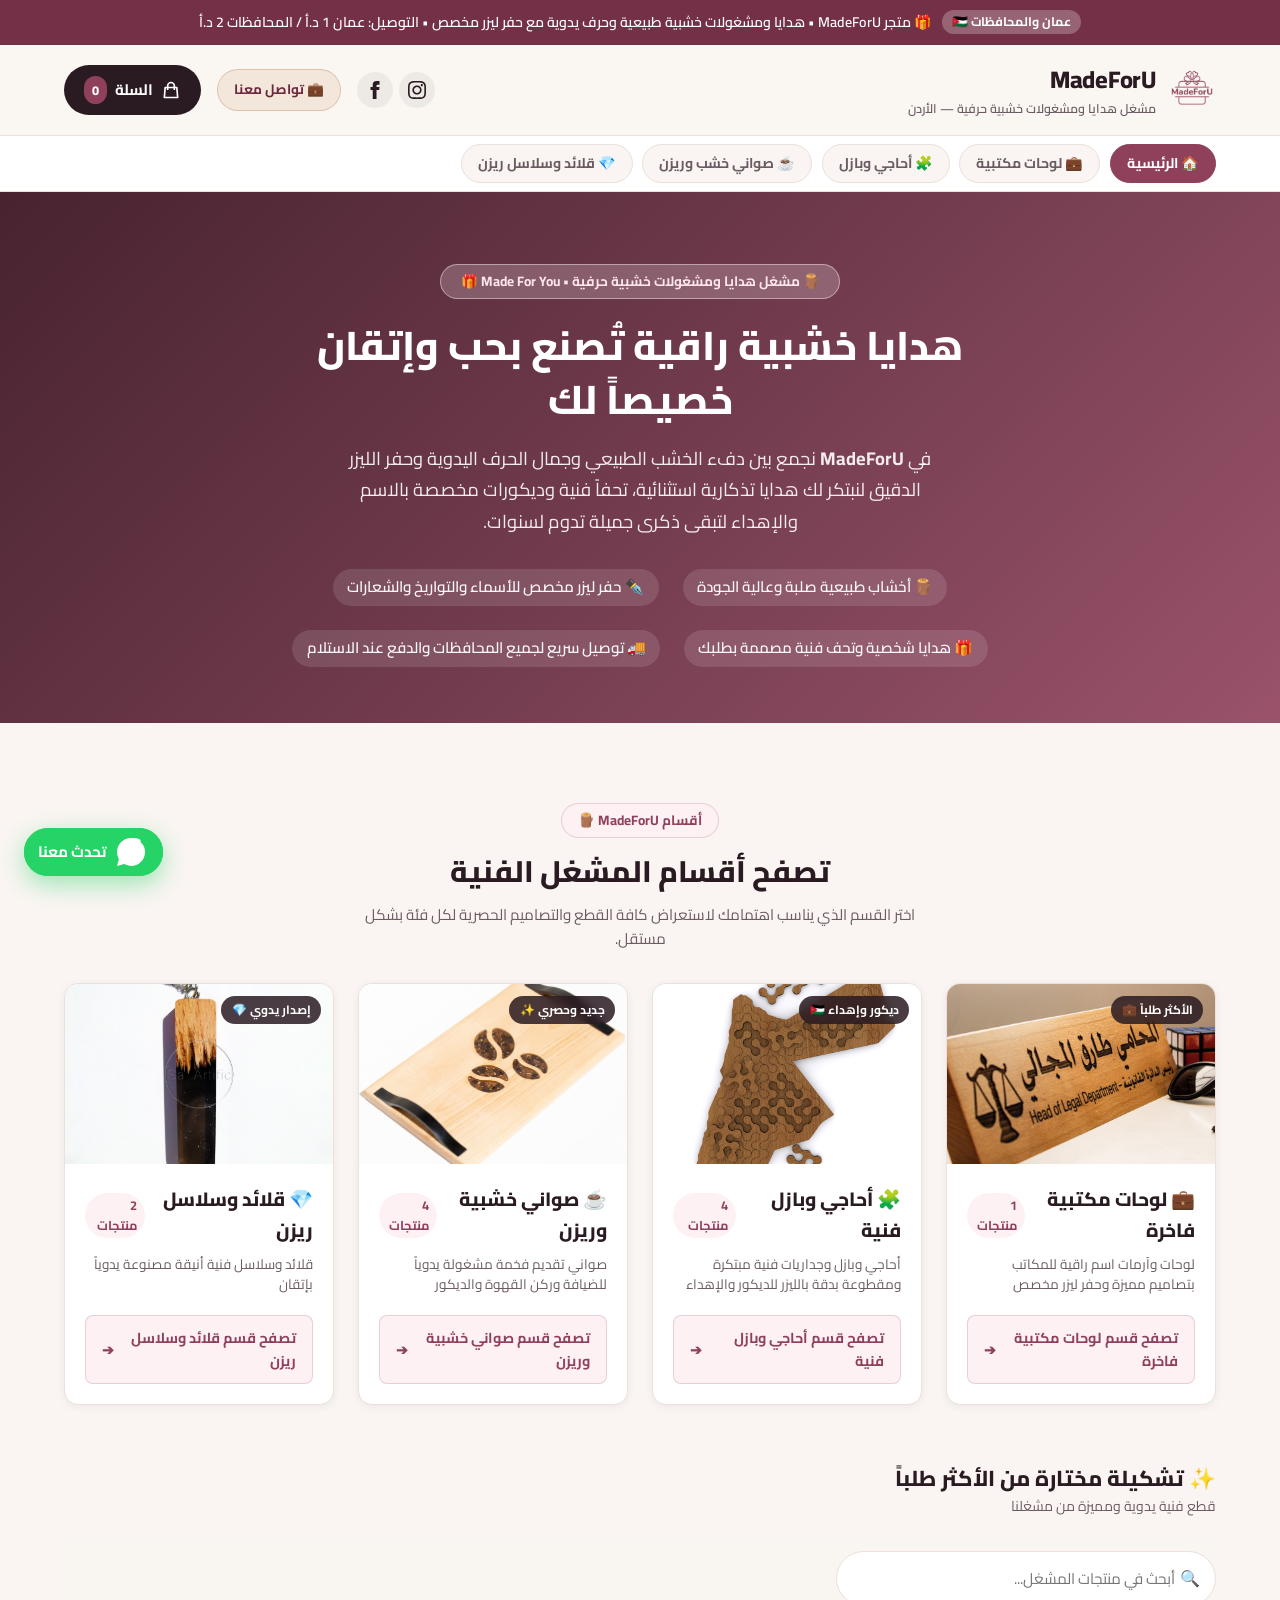
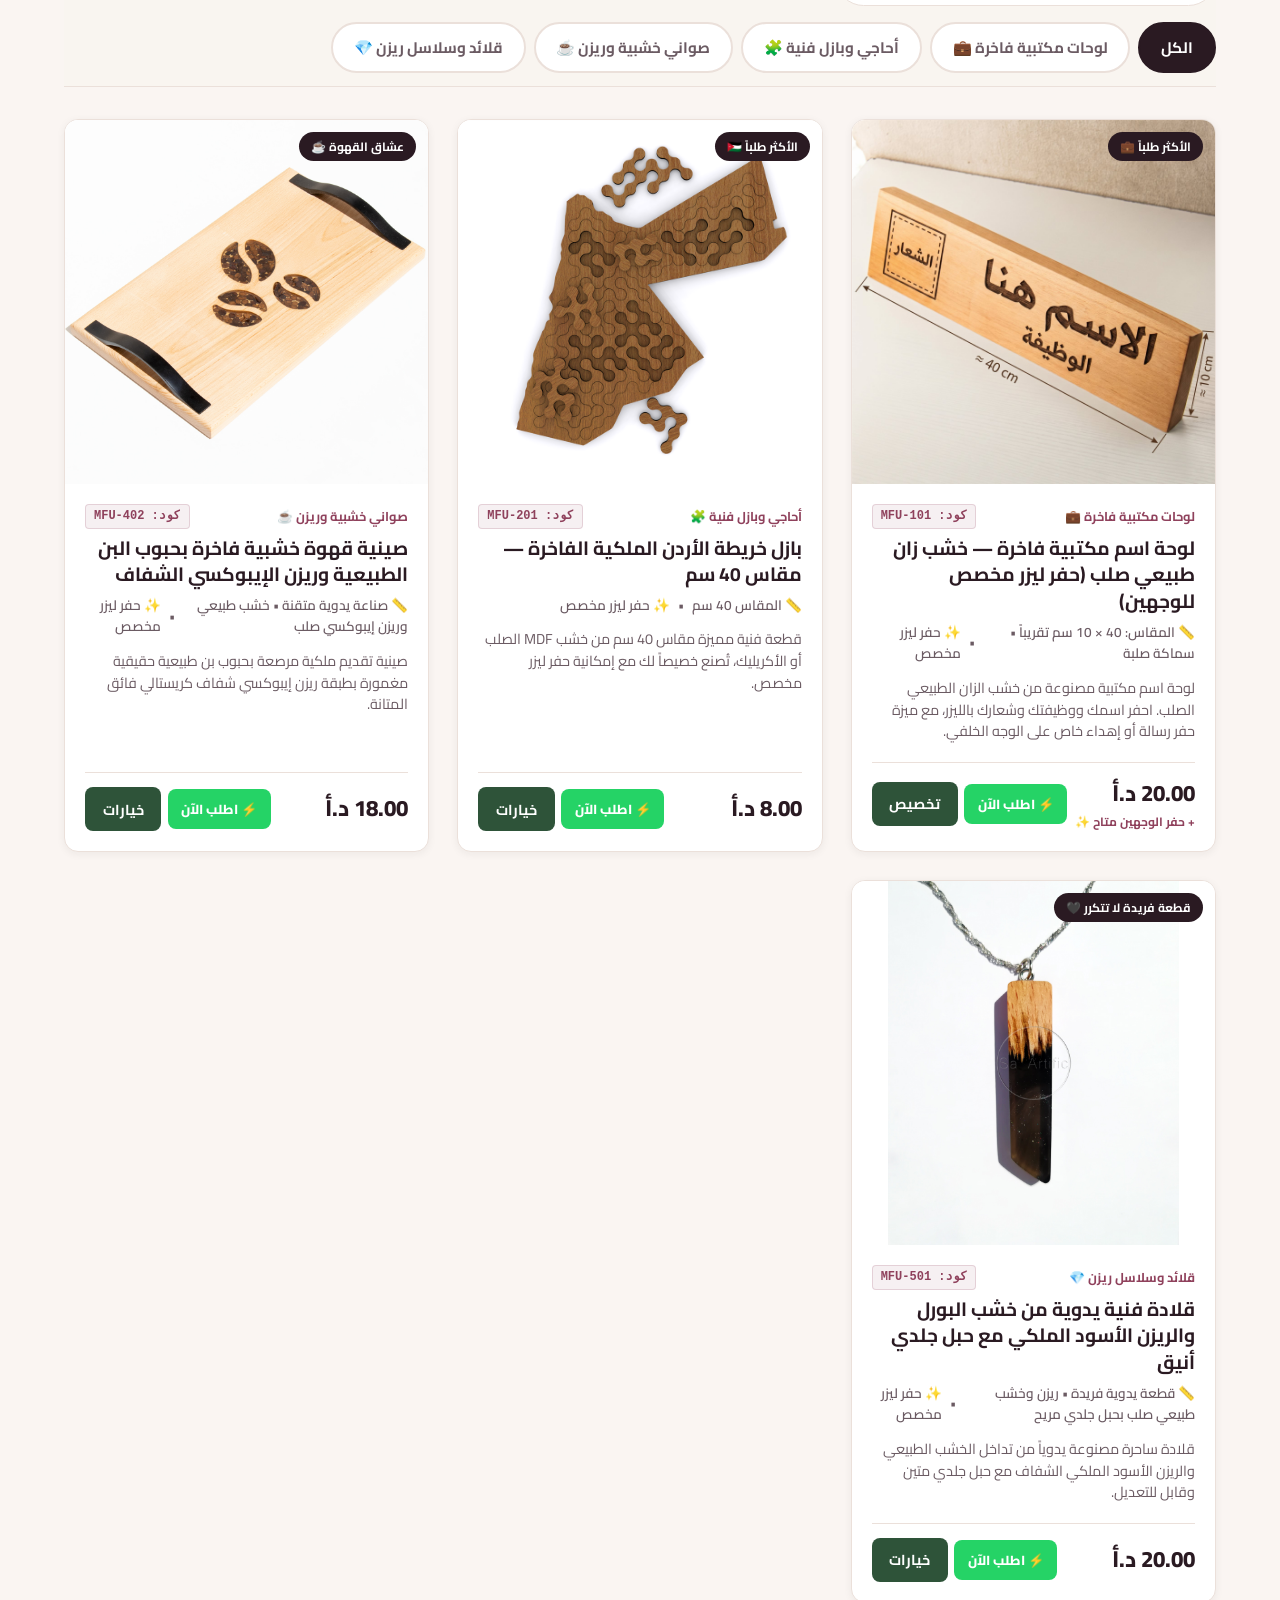
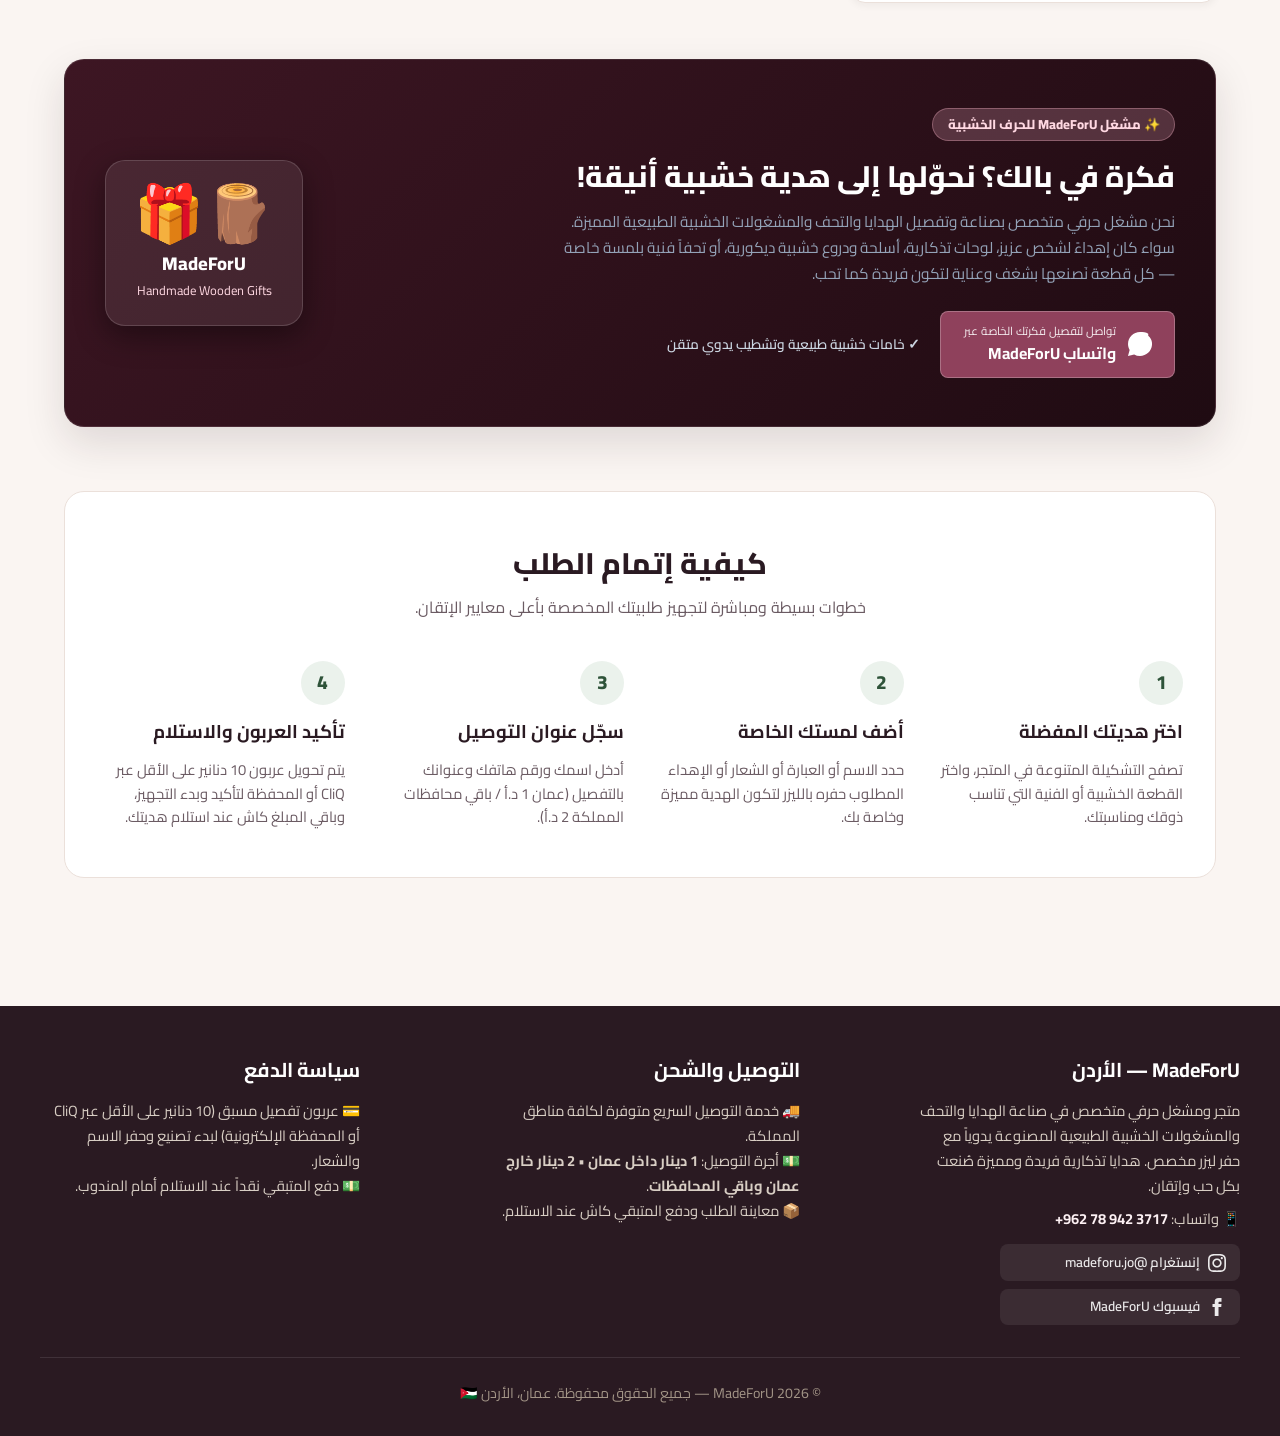
==== index.html @ 93822cad "Generalize category hero descriptions, combine desk plate engraving into single responsive box with " ====
<!DOCTYPE html>
<html lang="ar" dir="rtl">
<head>
  <meta charset="UTF-8">
  <meta name="viewport" content="width=device-width, initial-scale=1.0">
  <title>MadeForU | متجر هدايا ومشغولات خشبية حرفية مع حفر ليزر مخصص — الأردن</title>
  <meta name="description" content="متجر ومشغل MadeForU الأردن 🇯🇴 هدايا ومشغولات خشبية طبيعية مصنوعة يدوياً بحب وإتقان، مع حفر ليزر مخصص للأسماء والعبارات والإهداءات. توصيل لكافة المحافظات والدفع عند الاستلام.">

  <!-- Favicon -->
  <link rel="icon" type="image/png" href="favicon.png">
  <link rel="apple-touch-icon" href="favicon.png">

  <!-- Open Graph (WhatsApp, Facebook, LinkedIn) -->
  <meta property="og:type" content="website">
  <meta property="og:url" content="https://madeforu-jo.github.io/">
  <meta property="og:title" content="MadeForU | هدايا ومشغولات خشبية حرفية تُصنع خصيصاً لك — الأردن">
  <meta property="og:description" content="متجر ومشغل MadeForU الأردن 🇯🇴 هدايا ومشغولات خشبية طبيعية مصنوعة يدوياً، حفر ليزر مخصص للأسماء والإهداءات، وتوصيل سريع لكافة المحافظات.">
  <meta property="og:image" content="https://madeforu-jo.github.io/images/DeskPlate/deskplate2.jpg">
  <meta property="og:image:width" content="1200">
  <meta property="og:image:height" content="630">
  <meta property="og:locale" content="ar_JO">
  <meta property="og:site_name" content="MadeForU">

  <!-- Twitter Card -->
  <meta name="twitter:card" content="summary_large_image">
  <meta name="twitter:title" content="MadeForU | هدايا ومشغولات خشبية حرفية تُصنع خصيصاً لك — الأردن">
  <meta name="twitter:description" content="متجر ومشغل MadeForU الأردن 🇯🇴 هدايا ومشغولات خشبية طبيعية مصنوعة يدوياً، حفر ليزر مخصص للأسماء والإهداءات.">
  <meta name="twitter:image" content="https://madeforu-jo.github.io/images/DeskPlate/deskplate2.jpg">

  <link rel="stylesheet" href="styles.css?v=38">
</head>
<body>

  <!-- شريط الإعلان العلوي -->
  <div class="top-banner">
    <span class="tag">عمان والمحافظات 🇯🇴</span>
    <span>🎁 متجر MadeForU • هدايا ومشغولات خشبية طبيعية وحرف يدوية مع حفر ليزر مخصص • التوصيل: عمان 1 د.أ / المحافظات 2 د.أ</span>
  </div>

  <!-- الترويسة وشعار المتجر -->
  <header class="header">
    <div class="header-container">
      <a href="#" class="brand">
        <img src="images/MadeForU Logo Trans.png" alt="MadeForU Logo" class="brand-logo" onerror="this.style.display='none'; document.getElementById('fallbackIcon').style.display='flex';" style="height: 48px; width: 48px; object-fit: contain;">
        <div class="brand-icon" id="fallbackIcon" style="display: none;">🎁</div>
        <div>
          <div class="brand-title">MadeForU</div>
          <div class="brand-sub">مشغل هدايا ومشغولات خشبية حرفية — الأردن</div>
        </div>
      </a>

      <div class="header-actions">
        <!-- روابط السوشال ميديا -->
        <div class="header-social-links">
          <a href="https://www.instagram.com/madeforu.jo/" target="_blank" rel="noopener" class="header-social-icon instagram" title="إنستغرام @madeforu.jo" aria-label="Instagram">
            <svg width="18" height="18" viewBox="0 0 24 24" fill="currentColor">
              <path d="M12 2.163c3.204 0 3.584.012 4.85.07 3.252.148 4.771 1.691 4.919 4.919.058 1.265.069 1.645.069 4.849 0 3.205-.012 3.584-.069 4.849-.149 3.225-1.664 4.771-4.919 4.919-1.266.058-1.644.07-4.85.07-3.204 0-3.584-.012-4.849-.07-3.26-.149-4.771-1.699-4.919-4.92-.058-1.265-.07-1.644-.07-4.849 0-3.204.013-3.583.07-4.849.149-3.227 1.664-4.771 4.919-4.919 1.266-.057 1.645-.069 4.849-.069zm0-2.163c-3.259 0-3.667.014-4.947.072-4.358.2-6.78 2.618-6.98 6.98-.059 1.281-.073 1.689-.073 4.948 0 3.259.014 3.668.072 4.948.2 4.358 2.618 6.78 6.98 6.98 1.281.058 1.689.072 4.948.072 3.259 0 3.668-.014 4.948-.072 4.354-.2 6.782-2.618 6.979-6.98.059-1.28.073-1.689.073-4.948 0-3.259-.014-3.667-.072-4.947-.196-4.354-2.617-6.78-6.979-6.98-1.281-.059-1.69-.073-4.949-.073zm0 5.838c-3.403 0-6.162 2.759-6.162 6.162s2.759 6.163 6.162 6.163 6.162-2.759 6.162-6.163c0-3.403-2.759-6.162-6.162-6.162zm0 10.162c-2.209 0-4-1.79-4-4 0-2.209 1.791-4 4-4s4 1.791 4 4c0 2.21-1.791 4-4 4zm6.406-11.845c-.796 0-1.441.645-1.441 1.44s.645 1.44 1.441 1.44c.795 0 1.439-.645 1.439-1.44s-.644-1.44-1.439-1.44z"/>
            </svg>
          </a>
          <a href="https://www.facebook.com/madeforu.jo1" target="_blank" rel="noopener" class="header-social-icon facebook" title="فيسبوك MadeForU" aria-label="Facebook">
            <svg width="18" height="18" viewBox="0 0 24 24" fill="currentColor">
              <path d="M9 8H6v4h3v12h5V12h3.642L18 8h-4V6.333C14 5.374 14.5 5 15.688 5H18V0h-3.808C10.597 0 9 1.583 9 4.615V8z"/>
            </svg>
          </a>
        </div>

        <!-- زر التواصل المباشر بالواتساب -->
        <a href="https://wa.me/962789423717?text=%D9%85%D8%B1%D8%AD%D8%A8%D8%A7%D9%8B%20MadeForU%D8%8C%20%D8%A3%D9%88%D8%AF%20%D8%A7%D9%84%D8%A7%D8%B3%D8%AA%D9%81%D8%B3%D8%A7%D8%B1%20%D8%B9%D9%86%20%D8%AA%D9%81%D8%B5%D9%8A%D9%84%20%D9%84%D9%88%D8%AD%D8%A9%20%D8%A7%D8%B3%D9%85%20%D9%85%D9%83%D8%AA%D8%A8%D9%8A%D8%A9" target="_blank" rel="noopener" class="custom-bulk-header-btn" title="تواصل عبر الواتساب">
          <span>💼 تواصل معنا</span>
        </a>

        <button id="openCartBtn" class="cart-btn" aria-label="عرض سلة المشتريات">
          <svg width="20" height="20" fill="none" stroke="currentColor" viewBox="0 0 24 24">
            <path stroke-linecap="round" stroke-linejoin="round" stroke-width="2" d="M16 11V7a4 4 0 00-8 0v4M5 9h14l1 12H4L5 9z" />
          </svg>
          <span>السلة</span>
          <span id="cartCount" class="cart-count">0</span>
        </button>
      </div>
    </div>
  </header>

    <!-- شريط روابط الأقسام السريعة -->
  <nav class="nav-cat-bar" aria-label="أقسام المتجر">
    <div class="nav-cat-container">
      <a href="index.html" class="nav-cat-link active">🏠 الرئيسية</a>
      <a href="desk-plates.html" class="nav-cat-link ">💼 لوحات مكتبية</a>
      <a href="puzzles.html" class="nav-cat-link ">🧩 أحاجي وبازل</a>
      <a href="trays.html" class="nav-cat-link ">☕ صواني خشب وريزن</a>
      <a href="pendants.html" class="nav-cat-link ">💎 قلائد وسلاسل ريزن</a>
    </div>
  </nav>

  <!-- القسم الترحيبي (Hero) -->
  <section class="hero">
    <div class="hero-content">
      <span class="hero-badge">🪵 مشغل هدايا ومشغولات خشبية حرفية • Made For You 🎁</span>
      <h1>هدايا خشبية راقية تُصنع بحب وإتقان خصيصاً لك</h1>
      <p>في <strong>MadeForU</strong> نجمع بين دفء الخشب الطبيعي وجمال الحرف اليدوية وحفر الليزر الدقيق لنبتكر لك هدايا تذكارية استثنائية، تحفاً فنية وديكورات مخصصة بالاسم والإهداء لتبقى ذكرى جميلة تدوم لسنوات.</p>
      <div class="hero-features">
        <div class="hero-feat-item">🪵 أخشاب طبيعية صلبة وعالية الجودة</div>
        <div class="hero-feat-item">✒️ حفر ليزر مخصص للأسماء والتواريخ والشعارات</div>
        <div class="hero-feat-item">🎁 هدايا شخصية وتحف فنية مصممة بطلبك</div>
        <div class="hero-feat-item">🚚 توصيل سريع لجميع المحافظات والدفع عند الاستلام</div>
      </div>
    </div>
  </section>

  <!-- القسم الرئيسي للمنتجات -->
  <main class="main-container">

    <!-- قسم بطاقات الأقسام الرئيسية في المشغل -->
    <section class="categories-showcase-section">
      <div class="section-header-wrap">
        <span class="section-badge-pill">أقسام MadeForU 🪵</span>
        <h2>تصفح أقسام المشغل الفنية</h2>
        <p>اختر القسم الذي يناسب اهتمامك لاستعراض كافة القطع والتصاميم الحصرية لكل فئة بشكل مستقل.</p>
      </div>
      <div class="categories-showcase-grid" id="categoriesShowcaseGrid">
        <!-- يتم تحميل بطاقات الأقسام ديناميكياً -->
      </div>
    </section>

    <!-- شريط المنتجات المختارة -->
    <div class="section-header-wrap" style="margin-bottom: 1.25rem; text-align: right;">
      <h3 style="font-size: 1.35rem; font-weight: 800; color: var(--wood-dark);">✨ تشكيلة مختارة من الأكثر طلباً</h3>
      <p style="font-size: 0.88rem; color: var(--text-secondary); margin: 0;">قطع فنية يدوية ومميزة من مشغلنا</p>
    </div>

    <!-- شريط البحث والفلترة -->
    <div class="toolbar">
      <div class="search-box">
        <span class="search-icon">🔍</span>
        <input type="text" id="searchInput" placeholder="أبحث في منتجات المشغل..." aria-label="أبحث في المنتجات">
      </div>
      <div class="category-pills" id="categoryContainer">
        <!-- يتم توليد الفئات تلقائياً عبر جافاسكريبت -->
      </div>
    </div>

    <!-- شبكة المنتجات -->
    <div class="products-grid" id="productsGrid">
      <!-- يتم تحميل المنتجات من products.js?v=38 -->
    </div>

    <!-- قسم ميزة التفصيل والتصنيع الخاص للهدايا الخشبية -->
    <section class="game-showcase-section">
      <div class="game-showcase-card">
        <div class="game-content">
          <span class="game-badge">✨ مشغل MadeForU للحرف الخشبية</span>
          <h2>فكرة في بالك؟ نحوّلها إلى هدية خشبية أنيقة!</h2>
          <p>نحن مشغل حرفي متخصص بصناعة وتفصيل الهدايا والتحف والمشغولات الخشبية الطبيعية المميزة. سواء كان إهداءً لشخص عزيز، لوحات تذكارية، أسلحة ودروع خشبية ديكورية، أو تحفاً فنية بلمسة خاصة — كل قطعة نَصنعها بشغف وعناية لتكون فريدة كما تحب.</p>
          <div class="game-actions">
            <a href="https://wa.me/962789423717?text=%D9%85%D8%B1%D8%AD%D8%A8%D8%A7%D9%8B%20MadeForU%D8%8C%20%D9%84%D8%AF%D9%8A%20%D9%81%D9%83%D8%B1%D8%A9%20%D9%87%D8%AF%D9%8A%D8%A9%20%D8%AE%D8%B4%D8%A8%D9%8A%D8%A9%20%D8%A3%D9%88%20%D8%B7%D9%84%D8%A8%20%D8%AA%D9%81%D8%B5%D9%8A%D9%84%20%D8%AE%D8%A7%D8%B5" target="_blank" rel="noopener" class="google-play-btn" style="background: var(--brand-primary);">
              <svg width="24" height="24" viewBox="0 0 24 24" fill="currentColor">
                <path d="M12.031 6.172c-3.181 0-5.767 2.586-5.768 5.766-.001 1.298.38 2.27 1.019 3.287l-.582 2.128 2.182-.573c.976.532 2.027.812 3.149.813 3.182 0 5.767-2.584 5.768-5.766-.001-3.182-2.587-5.755-5.768-5.755zm0 10.455c-.958 0-1.895-.262-2.716-.757l-.195-.116-1.394.366.372-1.359-.128-.204a4.673 4.673 0 01-.715-2.619c0-2.58 2.099-4.679 4.68-4.679 2.579 0 4.678 2.099 4.678 4.679 0 2.58-2.099 4.689-4.685 4.689zm8.211-14.869C17.973 0 15.111 0 12.031 0 5.402 0 .016 5.385.016 12.015c0 2.115.553 4.18 1.603 6l-1.619 5.985 6.136-1.608a11.96 11.96 0 005.895 1.543c6.629 0 12.015-5.385 12.015-12.015 0-3.208-1.25-6.223-3.805-8.195z"/>
              </svg>
              <div style="text-align: right;">
                <small style="font-size: 0.72rem; display: block; opacity: 0.9;">تواصل لتفصيل فكرتك الخاصة عبر</small>
                <strong>واتساب MadeForU</strong>
              </div>
            </a>
            <span class="game-note">✓ خامات خشبية طبيعية وتشطيب يدوي متقن</span>
          </div>
        </div>
        <div class="game-icon-visual">
          <div class="game-phone-mockup" style="background: rgba(255,255,255,0.08); padding: 1.5rem 1.75rem; border-radius: 20px; border: 1px solid rgba(255,255,255,0.15); width: auto; height: auto; text-align: center;">
            <div style="font-size: 3.5rem; line-height: 1; margin-bottom: 0.5rem;">🪵🎁</div>
            <div style="font-weight: 800; font-size: 1.15rem; color: #fff;">MadeForU</div>
            <small style="color: #ffd8e2; font-size: 0.8rem; display: block; margin-top: 2px;">Handmade Wooden Gifts</small>
          </div>
        </div>
      </div>
    </section>

    <!-- كيف يعمل الطلب والدفع عند الاستلام -->
    <section class="how-it-works">
      <h2>كيفية إتمام الطلب</h2>
      <p class="sub">خطوات بسيطة ومباشرة لتجهيز طلبيتك المخصصة بأعلى معايير الإتقان.</p>
      
      <div class="steps-grid">
        <div class="step-card">
          <div class="step-num">1</div>
          <h4>اختر هديتك المفضلة</h4>
          <p>تصفح التشكيلة المتنوعة في المتجر، واختر القطعة الخشبية أو الفنية التي تناسب ذوقك ومناسبتك.</p>
        </div>
        <div class="step-card">
          <div class="step-num">2</div>
          <h4>أضف لمستك الخاصة</h4>
          <p>حدد الاسم أو العبارة أو الشعار أو الإهداء المطلوب حفره بالليزر لتكون الهدية مميزة وخاصة بك.</p>
        </div>
        <div class="step-card">
          <div class="step-num">3</div>
          <h4>سجّل عنوان التوصيل</h4>
          <p>أدخل اسمك ورقم هاتفك وعنوانك بالتفصيل (عمان 1 د.أ / باقي محافظات المملكة 2 د.أ).</p>
        </div>
        <div class="step-card">
          <div class="step-num">4</div>
          <h4>تأكيد العربون والاستلام</h4>
          <p>يتم تحويل عربون 10 دنانير على الأقل عبر CliQ أو المحفظة لتأكيد وبدء التجهيز، وباقي المبلغ كاش عند استلام هديتك.</p>
        </div>
      </div>
    </section>

  </main>

  <!-- التذييل (Footer) -->
  <footer class="footer">
    <div class="footer-container">
      <div class="footer-col">
        <h4>MadeForU — الأردن</h4>
        <p>متجر ومشغل حرفي متخصص في صناعة الهدايا والتحف والمشغولات الخشبية الطبيعية المصنوعة يدوياً مع حفر ليزر مخصص. هدايا تذكارية فريدة ومميزة صُنعت بكل حب وإتقان.</p>
        <p style="margin-top: 0.5rem;">📱 واتساب: <a href="https://wa.me/962789423717" target="_blank" style="color: #FDF1F4; text-decoration: none; font-weight: bold; direction: ltr; display: inline-block;">+962 78 942 3717</a></p>
        <div class="footer-social-links">
          <a href="https://www.instagram.com/madeforu.jo/" target="_blank" rel="noopener" class="footer-social-btn instagram" title="إنستغرام MadeForU">
            <svg width="18" height="18" viewBox="0 0 24 24" fill="currentColor">
              <path d="M12 2.163c3.204 0 3.584.012 4.85.07 3.252.148 4.771 1.691 4.919 4.919.058 1.265.069 1.645.069 4.849 0 3.205-.012 3.584-.069 4.849-.149 3.225-1.664 4.771-4.919 4.919-1.266.058-1.644.07-4.85.07-3.204 0-3.584-.012-4.849-.07-3.26-.149-4.771-1.699-4.919-4.92-.058-1.265-.07-1.644-.07-4.849 0-3.204.013-3.583.07-4.849.149-3.227 1.664-4.771 4.919-4.919 1.266-.057 1.645-.069 4.849-.069zm0-2.163c-3.259 0-3.667.014-4.947.072-4.358.2-6.78 2.618-6.98 6.98-.059 1.281-.073 1.689-.073 4.948 0 3.259.014 3.668.072 4.948.2 4.358 2.618 6.78 6.98 6.98 1.281.058 1.689.072 4.948.072 3.259 0 3.668-.014 4.948-.072 4.354-.2 6.782-2.618 6.979-6.98.059-1.28.073-1.689.073-4.948 0-3.259-.014-3.667-.072-4.947-.196-4.354-2.617-6.78-6.979-6.98-1.281-.059-1.69-.073-4.949-.073zm0 5.838c-3.403 0-6.162 2.759-6.162 6.162s2.759 6.163 6.162 6.163 6.162-2.759 6.162-6.163c0-3.403-2.759-6.162-6.162-6.162zm0 10.162c-2.209 0-4-1.79-4-4 0-2.209 1.791-4 4-4s4 1.791 4 4c0 2.21-1.791 4-4 4zm6.406-11.845c-.796 0-1.441.645-1.441 1.44s.645 1.44 1.441 1.44c.795 0 1.439-.645 1.439-1.44s-.644-1.44-1.439-1.44z"/>
            </svg>
            <span>إنستغرام @madeforu.jo</span>
          </a>
          <a href="https://www.facebook.com/madeforu.jo1" target="_blank" rel="noopener" class="footer-social-btn facebook" title="فيسبوك MadeForU">
            <svg width="18" height="18" viewBox="0 0 24 24" fill="currentColor">
              <path d="M9 8H6v4h3v12h5V12h3.642L18 8h-4V6.333C14 5.374 14.5 5 15.688 5H18V0h-3.808C10.597 0 9 1.583 9 4.615V8z"/>
            </svg>
            <span>فيسبوك MadeForU</span>
          </a>
        </div>
      </div>
      <div class="footer-col">
        <h4>التوصيل والشحن</h4>
        <p>🚚 خدمة التوصيل السريع متوفرة لكافة مناطق المملكة.<br>💵 أجرة التوصيل: <strong>1 دينار داخل عمان</strong> • <strong>2 دينار خارج عمان وباقي المحافظات</strong>.<br>📦 معاينة الطلب ودفع المتبقي كاش عند الاستلام.</p>
      </div>
      <div class="footer-col">
        <h4>سياسة الدفع</h4>
        <p>💳 عربون تفصيل مسبق (10 دنانير على الأقل عبر CliQ أو المحفظة الإلكترونية) لبدء تصنيع وحفر الاسم والشعار.<br>💵 دفع المتبقي نقداً عند الاستلام أمام المندوب.</p>
      </div>
    </div>
    <div class="footer-bottom">
      <p>© <span id="yearSpan"></span> MadeForU — جميع الحقوق محفوظة. عمان، الأردن 🇯🇴</p>
    </div>
  </footer>

  <!-- نافذة تفاصيل المنتج (Modal) -->
  <div class="modal-overlay" id="productModal">
    <div class="modal-window">
      <button class="modal-close" id="closeProductModal">&times;</button>
      <img id="modalImg" class="modal-detail-img" src="" alt="تفاصيل المنتج">
      <div id="modalGalleryThumbnails" style="display:none; gap:0.5rem; padding:0.6rem 1.75rem 0; overflow-x:auto;"></div>
      <div class="modal-detail-content">
        <div style="display: flex; align-items: center; justify-content: space-between; gap: 0.5rem; margin-bottom: 0.5rem; flex-wrap: wrap;">
          <span id="modalBadge" class="modal-badge">مميز</span>
          <span id="modalSkuTag" class="modal-sku-tag" style="background: #F3ECE2; color: #6B2940; font-size: 0.8rem; font-weight: 800; padding: 0.25rem 0.65rem; border-radius: 6px; font-family: monospace; letter-spacing: 0.5px; border: 1px solid #E5D6C5;">كود المنتج: MFU-101</span>
        </div>
        <h2 id="modalTitle" class="modal-title">اسم المنتج</h2>
        <div class="modal-meta-grid">
          <div class="modal-meta-item">
            <strong>نوع الخامة</strong>
            <span id="modalWood">خشب زان طبيعي صلب</span>
          </div>
          <div class="modal-meta-item">
            <strong>المقاس والأبعاد</strong>
            <span id="modalDimensions">40 × 10 سم تقريباً</span>
          </div>
          <div class="modal-meta-item" style="grid-column: 1 / -1;">
            <strong>مشغل هدايا ومشغولات خشبية (Made For You)</strong>
            <span style="color: var(--brand-primary); font-weight: bold;">✨ صُنعت كل قطعة بحرفية عالية في مشغلنا مع خيارات حفر ليزر مخصص للأسماء والإهداءات</span>
          </div>
        </div>
        <p id="modalDesc" class="modal-desc" style="white-space: pre-line;"></p>

        <!-- خيارات تخصيص لوحة الاسم المكتبية (تظهر فقط مع اللوحة المكتبية) -->
        <div id="deskPlateCustomizationBlock" style="display: none; margin-top: 1rem; width: 100%; box-sizing: border-box;">
          <div style="background: #FDF6EE; border: 1px solid #EAD8C7; border-radius: 12px; padding: 1.1rem; margin-bottom: 1rem; box-sizing: border-box; width: 100%;">
            <div style="font-weight: 800; color: #6B2940; font-size: 1.02rem; margin-bottom: 0.35rem; display: flex; align-items: center; gap: 0.4rem; flex-wrap: wrap;">
              <span>✏️ بيانات وتفاصيل الحفر بالليزر (الوجه الأمامي والخلفي)</span>
            </div>
            <p style="font-size: 0.82rem; color: #7A5B4D; margin-bottom: 0.85rem; line-height: 1.5; word-break: break-word;">
              اكتب تفاصيل الحفر المطلوبة كاملة في الصندوق أدناه (الاسم، الوظيفة، الشعار، وعبارة إهداء الوجه الخلفي إن رغبت بها):
            </p>

            <div style="width: 100%; box-sizing: border-box;">
              <textarea id="deskPlateEngravingDetails" rows="5" placeholder="اكتب تفاصيل الحفر هنا...&#10;مثال:&#10;• الاسم: المحامي طارق المجالي&#10;• الوظيفة: رئيس الدائرة القانونية&#10;• الشعار: ميزان المحاماة (أو إرسال الشعار بالواتساب)&#10;• إهداء الوجه الخلفي (اختياري): أهلٌ للثقة والأمانة، دمت فخراً لنا" style="width: 100%; max-width: 100%; box-sizing: border-box; padding: 0.75rem 0.85rem; border: 1.5px solid #D6C2B0; border-radius: 8px; font-family: inherit; font-size: 0.92rem; line-height: 1.6; resize: vertical; background: #fff; color: #2C2025;"></textarea>
            </div>
          </div>

          <!-- خيار إضافة صندوق هدايا فاخر (+3 د.أ) -->
          <div style="background: #FDF1F4; border: 1px solid #E4B8C5; border-radius: 12px; padding: 1rem; margin-bottom: 1rem; box-sizing: border-box; width: 100%;">
            <label style="display: flex; align-items: flex-start; gap: 0.75rem; cursor: pointer;">
              <input type="checkbox" id="deskPlateBoxToggle" style="width: 20px; height: 20px; margin-top: 3px; accent-color: #8F415C; flex-shrink: 0;">
              <div style="word-break: break-word;">
                <strong style="color: #6B2940; font-size: 0.98rem; display: block;">🎁 إضافة صندوق هدايا خشبي فاخر مبطن (+3.00 د.أ)</strong>
                <span style="font-size: 0.8rem; color: #733047; display: block; margin-top: 2px; line-height: 1.4;">
                  الصندوق غير مشمول تلقائياً، يمكنك إضافته لتقديم اللوحة بأبهى مظهر إهدائي (كما في صورة الصندوق).
                </span>
              </div>
            </label>
          </div>

          <!-- تنبيه تحويل عربون العمل المخصص مسبقاً -->
          <div style="background: #FEF3C7; border: 1px solid #FDE68A; border-radius: 10px; padding: 0.85rem 1rem; font-size: 0.82rem; color: #92400E; line-height: 1.6; box-sizing: border-box; width: 100%; word-break: break-word;">
            ⚠️ <strong>سياسة الطلب والتجهيز:</strong> نظراً لأن اللوحة تُصنع خصيصاً بالاسم والبيانات المطلوبة، يُشترط تحويل عربون 10 دنانير على الأقل مسبقاً عبر CliQ أو المحافظ الإلكترونية لتأكيد الطلب، وسيتم تزويدك ببيانات التحويل عبر الواتساب فور إرسال الطلب، بينما يُدفع باقي المبلغ وأجرة التوصيل كاش عند الاستلام.
          </div>
        </div>

        <!-- خيارات البازل العادية (تظهر فقط مع البازل) -->
        <div id="puzzleOptionsBlock" style="display: none;">
          <div class="modal-options-block">
            <div class="options-heading">
              <span>اختر نوع الخامة:</span>
              <small>حدد الخامة المفضلة</small>
            </div>
            <div class="material-cards-grid" id="modalMaterialOptions">
              <!-- يتم تعبئتها ديناميكياً -->
            </div>

            <div class="options-heading" style="margin-top: 1rem;">
              <span>اختر اللون / المظهر:</span>
              <small id="selectedColorLabel" style="color: var(--brand-primary); font-weight: 700;">خشب طبيعي</small>
            </div>
            <div class="colors-swatches-grid" id="modalColorOptions">
              <!-- يتم تعبئتها ديناميكياً -->
            </div>

            <!-- خدمة الحفر المخصص بالليزر (+3 د.أ) للبازل -->
            <div class="engraving-addon-box" id="engravingBox">
              <label class="engraving-toggle-label">
                <input type="checkbox" id="modalEngravingToggle" class="engraving-toggle-checkbox">
                <div class="engraving-toggle-info">
                  <strong>✨ إضافة حفر ليزر مخصص (+3.00 د.أ)</strong>
                  <p>حفر اسم، تاريخ، أو عبارة إهداء خاصة بالليزر مباشرة على قاعدة البازل.</p>
                </div>
              </label>
              <div class="engraving-input-wrap" id="engravingInputWrap" style="display: none;">
                <input type="text" id="modalEngravingText" placeholder="اكتب الاسم أو الإهداء المطلوب حفره على قاعدة البازل...">
                <div class="engraving-notice-pill">
                  ⚠️ <strong>سياسة الدفع لخدمة الحفر المخصص:</strong> نظراً لأن الحفر يُصمم خصيصاً لك، يُدفع رسم الحفر (3 دنانير) مسبقاً عبر CliQ أو المحافظ الإلكترونية، بينما يُدفع ثمن البازل والتوصيل كاش عند الاستلام.
                </div>
              </div>
            </div>
          </div>
        </div>

        <!-- خيارات الصواني الخشبية والريزن (تظهر فقط مع الصواني) -->
        <div id="trayOptionsBlock" style="display: none; margin-top: 1rem;">
          <div style="background: #FDF6EE; border: 1px solid #EAD8C7; border-radius: 12px; padding: 1rem; margin-bottom: 1rem;">
            <label style="display: flex; align-items: flex-start; gap: 0.75rem; cursor: pointer;">
              <input type="checkbox" id="trayEngravingToggle" style="width: 20px; height: 20px; margin-top: 3px; accent-color: var(--brand-primary);">
              <div>
                <strong style="color: var(--wood-dark); font-size: 0.98rem; display: block;">✨ إضافة حفر ليزر مخصص (+3.00 د.أ)</strong>
                <span style="font-size: 0.82rem; color: var(--text-secondary); display: block; margin-top: 2px;">
                  إمكانية حفر اسم العائلة أو إهداء خاص بالليزر مباشرة على خشب الصينية.
                </span>
              </div>
            </label>
            <div id="trayEngravingWrap" style="display: none; margin-top: 0.75rem;">
              <input type="text" id="trayEngravingText" placeholder="اكتب الاسم أو عبارة الإهداء المطلوبة..." style="width:100%; padding: 0.65rem 0.85rem; border: 1px solid #D6C2B0; border-radius: 8px; font-family: inherit; font-size: 0.95rem;">
            </div>
          </div>
        </div>

        <!-- خيارات قلائد الريزن (تظهر فقط مع القلائد) -->
        <div id="pendantOptionsBlock" style="display: none; margin-top: 1rem;">
          <div style="background: #FDF1F4; border: 1px solid #E4B8C5; border-radius: 12px; padding: 1rem; margin-bottom: 1rem;">
            <label style="display: flex; align-items: flex-start; gap: 0.75rem; cursor: pointer;">
              <input type="checkbox" id="pendantBoxToggle" style="width: 20px; height: 20px; margin-top: 3px; accent-color: #8F415C;">
              <div>
                <strong style="color: #6B2940; font-size: 0.98rem; display: block;">🎁 إضافة علبة مجوهرات وإهداء فاخرة مبطنة (+3.00 د.أ)</strong>
                <span style="font-size: 0.82rem; color: #733047; display: block; margin-top: 2px;">
                  علبة إهداء راقية مخصصة لتقديم القلادة كهدية فاخرة تدوم طويلاً.
                </span>
              </div>
            </label>
          </div>
        </div>

        <div class="modal-delivery-pill" style="margin-top: 1rem;">
          🚚 التوصيل السريع: داخل عمان 1 د.أ • خارج عمان وباقي المحافظات 2 د.أ
        </div>
        <div class="modal-footer" style="margin-top: 1.25rem;">
          <div class="product-price" id="modalPrice">20.00 د.أ</div>
          <div class="modal-footer-btns">
            <button id="modalDirectOrderBtn" class="direct-order-action-btn" type="button">
              <svg width="20" height="20" viewBox="0 0 24 24" fill="currentColor">
                <path d="M12.031 6.172c-3.181 0-5.767 2.586-5.768 5.766-.001 1.298.38 2.27 1.019 3.287l-.582 2.128 2.182-.573c.976.532 2.027.812 3.149.813 3.182 0 5.767-2.584 5.768-5.766-.001-3.182-2.587-5.755-5.768-5.755zm0 10.455c-.958 0-1.895-.262-2.716-.757l-.195-.116-1.394.366.372-1.359-.128-.204a4.673 4.673 0 01-.715-2.619c0-2.58 2.099-4.679 4.68-4.679 2.579 0 4.678 2.099 4.678 4.679 0 2.58-2.099 4.689-4.685 4.689zm8.211-14.869C17.973 0 15.111 0 12.031 0 5.402 0 .016 5.385.016 12.015c0 2.115.553 4.18 1.603 6l-1.619 5.985 6.136-1.608a11.96 11.96 0 005.895 1.543c6.629 0 12.015-5.385 12.015-12.015 0-3.208-1.25-6.223-3.805-8.195z"/>
              </svg>
              <span>اطلب الآن مباشرة ⚡</span>
            </button>
            <button id="modalAddToCartBtn" class="add-btn" type="button">
              <span>+ أضف إلى السلة</span>
            </button>
          </div>
        </div>
      </div>
    </div>
  </div>

  <!-- خلفية السلة الشفافة -->
  <div class="modal-overlay" id="cartOverlay"></div>

  <!-- درج سلة المشتريات (Slide-out Cart) -->
  <div class="cart-drawer" id="cartDrawer">
    <div class="cart-drawer-header">
      <h3>سلة المشتريات</h3>
      <button class="modal-close" id="closeCartBtn" style="position:static;">&times;</button>
    </div>
    <div class="cart-items-list" id="cartItemsList">
      <!-- تضاف عناصر السلة هنا تلقائياً -->
    </div>
    <div class="cart-drawer-footer">
      <div class="cod-tag-pill">💵 عربون مسبق عبر CliQ + المتبقي كاش عند الاستلام</div>
      <div class="cart-summary-line">
        <span>مجموع المنتجات:</span>
        <span id="cartSubtotal">0 د.أ</span>
      </div>
      <div class="cart-summary-line">
        <span>أجرة التوصيل (عمان 1 د.أ / المحافظات 2 د.أ):</span>
        <span id="cartDelivery">1.00 د.أ</span>
      </div>
      <div class="cart-summary-line total">
        <span>المجموع الكلي المطلوب:</span>
        <span id="cartTotal">0 د.أ</span>
      </div>
      <button id="proceedToCheckoutBtn" class="checkout-btn" style="margin-top: 1rem; display: flex; align-items: center; justify-content: center; gap: 0.5rem; background: #25D366;">
        <svg width="22" height="22" viewBox="0 0 24 24" fill="currentColor">
          <path d="M12.031 6.172c-3.181 0-5.767 2.586-5.768 5.766-.001 1.298.38 2.27 1.019 3.287l-.582 2.128 2.182-.573c.976.532 2.027.812 3.149.813 3.182 0 5.767-2.584 5.768-5.766-.001-3.182-2.587-5.755-5.768-5.755zm0 10.455c-.958 0-1.895-.262-2.716-.757l-.195-.116-1.394.366.372-1.359-.128-.204a4.673 4.673 0 01-.715-2.619c0-2.58 2.099-4.679 4.68-4.679 2.579 0 4.678 2.099 4.678 4.679 0 2.58-2.099 4.689-4.685 4.689zm8.211-14.869C17.973 0 15.111 0 12.031 0 5.402 0 .016 5.385.016 12.015c0 2.115.553 4.18 1.603 6l-1.619 5.985 6.136-1.608a11.96 11.96 0 005.895 1.543c6.629 0 12.015-5.385 12.015-12.015 0-3.208-1.25-6.223-3.805-8.195z"/>
        </svg>
        <span>متابعة الطلب عبر الواتساب</span>
      </button>
    </div>
  </div>

  <!-- نافذة تأكيد الطلب وعنوان التوصيل -->
  <div class="modal-overlay" id="checkoutModal">
    <div class="modal-window">
      <button class="modal-close" id="closeCheckoutModal">&times;</button>
      <div class="checkout-form" id="checkoutFormContainer">
        <h3>تأكيد الطلب — تفاصيل التوصيل والدفع</h3>
        <p class="sub">يرجى إدخال بيانات التوصيل لتجهيز طلبيتك الحرفية بأعلى دقة.</p>

        <div class="form-payment-badge">
          <span style="font-size: 1.5rem;">💳</span>
          <div>
            <strong>طريقة الدفع: عربون مسبق عبر CliQ + المتبقي كاش عند الاستلام</strong>
            <div style="font-size: 0.8rem; color: #666;">نظراً لأن العمل تفصيل مخصص، يُحول عربون (10 دنانير على الأقل) مسبقاً لتأكيد وبدء التجهيز، والباقي يُدفع كاش للمندوب.</div>
          </div>
        </div>

        <!-- تنبيه تحويل عربون العمل المخصص -->
        <div id="checkoutCliqNoticeContainer" class="checkout-cliq-notice">
          <strong>⚠️ تنبيه بخصوص عربون العمل المخصص:</strong>
          <div>يتضمن طلبك عملاً يدوياً مخصصاً بالاسم والشعار. يُشترط تحويل عربون 10 دنانير على الأقل مسبقاً عبر CliQ أو المحافظ الإلكترونية لتأكيد الطلب، وسيتم تزويدك ببيانات التحويل مباشرة في محادثة الواتساب فور إرسال الطلب.</div>
        </div>

        <form id="codOrderForm">
          <div class="form-group">
            <label for="custName">الاسم الكامل *</label>
            <input type="text" id="custName" required placeholder="مثال: أحمد عبد الله">
          </div>
          <div class="form-group">
            <label for="custPhone">رقم هاتف الاتصال / الواتساب *</label>
            <input type="tel" id="custPhone" required placeholder="مثال: 0791234567 للتنسيق مع المندوب">
          </div>
          <div class="form-group">
            <label for="custCity">منطقة التوصيل *</label>
            <select id="custCity" required style="font-weight: 700; font-size: 1rem; padding: 0.75rem;">
              <option value="داخل عمان" data-fee="1" selected>📍 داخل عمان (أجرة التوصيل: 1.00 د.أ)</option>
              <option value="خارج عمان / باقي المحافظات" data-fee="2">🚚 خارج عمان وباقي المحافظات (أجرة التوصيل: 2.00 د.أ)</option>
            </select>
          </div>
          <div class="form-group">
            <label for="custAddress">العنوان بالتفصيل (المنطقة، الشارع، المعلم القريب، رقم العمارة) *</label>
            <textarea id="custAddress" rows="3" required placeholder="يرجى كتابة منطقتك وعنوانك بالتفصيل (مثال: عمان - عبدون شارع دمشق قرب بنك الاتحاد، أو إربد - شارع الجامعة...)"></textarea>
          </div>
          <div class="form-group">
            <label for="custNotes">ملاحظات إضافية للتصميم أو التوصيل</label>
            <textarea id="custNotes" rows="2" placeholder="مثال: تفاصيل إضافية للخط، أو وقت التوصيل المناسب..."></textarea>
          </div>

          <!-- تفاصيل الحساب والتوصيل -->
          <div class="order-breakdown-box">
            <div class="breakdown-row">
              <span>سعر المنتجات:</span>
              <span id="checkoutSubtotal">0 د.أ</span>
            </div>
            <div class="breakdown-row" id="checkoutAddonsRow" style="display: none; color: var(--brand-primary); font-weight: 700;">
              <span>الصندوق الفاخر / إضافات الحفر:</span>
              <span id="checkoutAddonsTotal">0.00 د.أ</span>
            </div>
            <div class="breakdown-row">
              <span id="checkoutDeliveryLabel">أجرة التوصيل (داخل عمان):</span>
              <span id="checkoutDeliveryFee">1.00 د.أ</span>
            </div>
            <div class="breakdown-row total-row">
              <span>المجموع الكلي للطلب:</span>
              <span id="checkoutOrderTotal">0 د.أ</span>
            </div>
            <div id="checkoutPaymentSplitRow" style="margin-top: 0.65rem; padding-top: 0.65rem; border-top: 1px dashed #d1c5b4; font-size: 0.88rem;">
              <div style="color: #92400e; font-weight: 800; margin-bottom: 0.25rem;">
                💳 عربون التجهيز المطلوب (عبر CliQ / المحفظة): <span id="checkoutUpfrontAmount">0.00 د.أ</span>
              </div>
              <div style="color: var(--forest-green); font-weight: 800;">
                💵 المتبقي كاش عند الاستلام: <span id="checkoutCodAmount">0.00 د.أ</span>
              </div>
            </div>
          </div>

          <!-- زر الإرسال الموحد عبر الواتساب -->
          <button type="submit" class="whatsapp-submit-btn" style="font-size: 1.1rem; padding: 0.95rem; margin-top: 0.5rem;">
            <svg width="24" height="24" viewBox="0 0 24 24" fill="currentColor">
              <path d="M12.031 6.172c-3.181 0-5.767 2.586-5.768 5.766-.001 1.298.38 2.27 1.019 3.287l-.582 2.128 2.182-.573c.976.532 2.027.812 3.149.813 3.182 0 5.767-2.584 5.768-5.766-.001-3.182-2.587-5.755-5.768-5.755zm0 10.455c-.958 0-1.895-.262-2.716-.757l-.195-.116-1.394.366.372-1.359-.128-.204a4.673 4.673 0 01-.715-2.619c0-2.58 2.099-4.679 4.68-4.679 2.579 0 4.678 2.099 4.678 4.679 0 2.58-2.099 4.689-4.685 4.689zm8.211-14.869C17.973 0 15.111 0 12.031 0 5.402 0 .016 5.385.016 12.015c0 2.115.553 4.18 1.603 6l-1.619 5.985 6.136-1.608a11.96 11.96 0 005.895 1.543c6.629 0 12.015-5.385 12.015-12.015 0-3.208-1.25-6.223-3.805-8.195z"/>
            </svg>
            <span>تأكيد الطلب وإرساله عبر الواتساب</span>
          </button>
        </form>
      </div>

      <!-- شاشة تأكيد النجاح -->
      <div class="order-success" id="orderSuccessView" style="display:none;">
        <div class="success-icon">✓</div>
        <div class="order-id-badge" id="successOrderNumber">طلب رقم #MFU-1001</div>
        <h3>جاري فتح محادثة الواتساب...</h3>
        <p>تم تجهيز تفاصيل طلبك وعنوانك بدقة. يرجى الضغط على زر <strong>إرسال (Send)</strong> داخل محادثة الواتساب لتأكيد خروج المندوب فوراً!</p>
        <a id="retryWhatsAppLink" href="#" target="_blank" class="whatsapp-submit-btn" style="text-decoration:none; margin-bottom: 1rem;">
          📱 اضغط هنا إذا لم يفتح الواتساب تلقائياً
        </a>
        <button class="checkout-btn" id="doneBtn" style="max-width: 220px; margin: 0 auto; background: var(--wood-dark);">العودة للمتجر</button>
      </div>
    </div>
  </div>

  <!-- رسالة التنبيه العائمة (Toast) -->
  <div class="toast" id="toast">تمت الإضافة إلى السلة!</div>

  <!-- زر الواتساب العائم للتواصل السريع (Floating WhatsApp Quick Chat) -->
  <a href="https://wa.me/962789423717?text=%D9%85%D8%B1%D8%AD%D8%A8%D8%A7%D9%8B%20MadeForU%D8%8C%20%D9%84%D8%AF%D9%8A%20%D8%A7%D8%B3%D8%AA%D9%81%D8%B3%D8%A7%D8%B1%20%D8%A8%D8%AE%D8%B5%D9%88%D8%B5%20%D8%A7%D9%84%D9%87%D8%AF%D8%A7%D9%8A%D8%A7%20%D9%88%D8%A7%D9%84%D9%85%D8%B4%D8%BA%D9%88%D9%84%D8%A7%D8%AA%20%D8%A7%D9%84%D8%AE%D8%B4%D8%A8%D9%8A%D8%A9" target="_blank" rel="noopener" class="floating-whatsapp-btn" aria-label="تواصل معنا عبر الواتساب" title="تواصل معنا عبر الواتساب">
    <div class="whatsapp-pulse"></div>
    <svg width="28" height="28" viewBox="0 0 24 24" fill="currentColor">
      <path d="M12.031 6.172c-3.181 0-5.767 2.586-5.768 5.766-.001 1.298.38 2.27 1.019 3.287l-.582 2.128 2.182-.573c.976.532 2.027.812 3.149.813 3.182 0 5.767-2.584 5.768-5.766-.001-3.182-2.587-5.755-5.768-5.755zm0 10.455c-.958 0-1.895-.262-2.716-.757l-.195-.116-1.394.366.372-1.359-.128-.204a4.673 4.673 0 01-.715-2.619c0-2.58 2.099-4.679 4.68-4.679 2.579 0 4.678 2.099 4.678 4.679 0 2.58-2.099 4.689-4.685 4.689zm8.211-14.869C17.973 0 15.111 0 12.031 0 5.402 0 .016 5.385.016 12.015c0 2.115.553 4.18 1.603 6l-1.619 5.985 6.136-1.608a11.96 11.96 0 005.895 1.543c6.629 0 12.015-5.385 12.015-12.015 0-3.208-1.25-6.223-3.805-8.195z"/>
    </svg>
    <span class="floating-whatsapp-text">تحدث معنا</span>
  </a>

  <script src="products.js?v=38"></script>
  <script src="app.js?v=38"></script>
</body>
</html>
---- styles.css ----
/* ==========================================
   MADEFORU JO - متجر الهدايا والمصنوعات المخصصة
   تصميم حديث وداعم للغة العربية بالكامل (RTL)
   ========================================== */

@import url('https://fonts.googleapis.com/css2?family=Cairo:wght@400;500;600;700;800&display=swap');

:root {
  --wood-dark: #2A1A22;
  --wood-warm: #6B2940;
  --wood-amber: #8F415C;
  --wood-light: #DEABB8;
  --cream-bg: #FAF5F2;
  --card-bg: #FFFFFF;
  --brand-primary: #8F415C;
  --brand-hover: #733047;
  --brand-tint: #FDF1F4;
  --forest-green: #2E5339;
  --forest-light: #EBF2EC;
  --text-primary: #2C2025;
  --text-secondary: #6B5B63;
  --border-subtle: #EBE0DA;
  --shadow-sm: 0 2px 8px rgba(42, 26, 34, 0.06);
  --shadow-md: 0 8px 24px rgba(42, 26, 34, 0.09);
  --shadow-lg: 0 16px 40px rgba(42, 26, 34, 0.13);
  --radius-sm: 8px;
  --radius-md: 14px;
  --radius-lg: 20px;
  --transition: all 0.25s cubic-bezier(0.2, 0.8, 0.2, 1);
}

* {
  box-sizing: border-box;
  margin: 0;
  padding: 0;
}

html, body {
  overflow-x: hidden;
  max-width: 100vw;
  width: 100%;
}

body {
  font-family: 'Cairo', -apple-system, BlinkMacSystemFont, "Segoe UI", Roboto, Arial, sans-serif;
  background-color: var(--cream-bg);
  color: var(--text-primary);
  line-height: 1.6;
  direction: rtl;
  text-align: right;
  -webkit-font-smoothing: antialiased;
}

/* TOP ANNOUNCEMENT BAR */
.top-banner {
  background: var(--brand-hover);
  color: #fff;
  padding: 0.65rem 1rem;
  font-size: 0.88rem;
  font-weight: 600;
  text-align: center;
  display: flex;
  align-items: center;
  justify-content: center;
  gap: 0.6rem;
  flex-wrap: wrap;
}
.top-banner span.tag {
  background: rgba(255, 255, 255, 0.25);
  padding: 2px 10px;
  border-radius: 999px;
  font-size: 0.78rem;
  font-weight: 700;
}

/* NAVIGATION */
.header {
  position: sticky;
  top: 0;
  background: rgba(250, 247, 242, 0.95);
  backdrop-filter: blur(10px);
  border-bottom: 1px solid var(--border-subtle);
  z-index: 100;
}
.header-container {
  max-width: 1200px;
  margin: 0 auto;
  padding: 1rem 1.5rem;
  display: flex;
  align-items: center;
  justify-content: space-between;
}
.brand {
  display: flex;
  align-items: center;
  gap: 0.75rem;
  text-decoration: none;
  color: var(--wood-dark);
}
.brand-icon {
  width: 44px;
  height: 44px;
  background: var(--brand-primary);
  color: #fff;
  border-radius: var(--radius-sm);
  display: flex;
  align-items: center;
  justify-content: center;
  font-size: 1.5rem;
}
.brand-title {
  font-size: 1.5rem;
  font-weight: 800;
  letter-spacing: -0.01em;
  color: var(--wood-dark);
}
.brand-sub {
  font-size: 0.78rem;
  color: var(--text-secondary);
  font-weight: 600;
}

.header-actions {
  display: flex;
  align-items: center;
  gap: 1rem;
}
.cart-btn {
  background: var(--wood-dark);
  color: #fff;
  border: none;
  padding: 0.65rem 1.25rem;
  border-radius: 999px;
  font-weight: 700;
  cursor: pointer;
  display: flex;
  align-items: center;
  gap: 0.5rem;
  font-size: 0.95rem;
  font-family: inherit;
  transition: var(--transition);
}
.cart-btn:hover {
  background: var(--brand-primary);
  transform: translateY(-1px);
}
.cart-count {
  background: var(--wood-amber);
  color: #fff;
  border-radius: 999px;
  padding: 2px 8px;
  font-size: 0.8rem;
  font-weight: 800;
}

/* HERO SECTION */
.hero {
  background: linear-gradient(135deg, rgba(61, 22, 35, 0.94) 0%, rgba(143, 65, 92, 0.90) 100%),
              radial-gradient(circle at top right, rgba(254, 245, 240, 0.15), transparent 50%);
  color: #fff;
  text-align: center;
  padding: 4.5rem 1.5rem 3.5rem;
}
.hero-content {
  max-width: 760px;
  margin: 0 auto;
}
.hero-badge {
  display: inline-block;
  background: rgba(254, 241, 244, 0.22);
  border: 1px solid rgba(254, 241, 244, 0.45);
  color: #FFE6EE;
  padding: 0.35rem 1.2rem;
  border-radius: 999px;
  font-size: 0.85rem;
  font-weight: 700;
  margin-bottom: 1.25rem;
}
.hero h1 {
  font-size: 2.5rem;
  font-weight: 800;
  line-height: 1.35;
  margin-bottom: 1rem;
}
.hero p {
  font-size: 1.15rem;
  color: rgba(255, 255, 255, 0.9);
  max-width: 620px;
  margin: 0 auto 2rem;
  line-height: 1.7;
}
.hero-features {
  display: flex;
  justify-content: center;
  gap: 1.5rem;
  flex-wrap: wrap;
  font-size: 0.95rem;
  font-weight: 600;
  color: rgba(255, 255, 255, 0.95);
}
.hero-feat-item {
  display: flex;
  align-items: center;
  gap: 0.4rem;
  background: rgba(255, 255, 255, 0.12);
  padding: 0.4rem 0.9rem;
  border-radius: 999px;
}

/* MAIN LAYOUT */
.main-container {
  max-width: 1200px;
  margin: 0 auto;
  padding: 2.5rem 1.5rem 4rem;
}

/* TOOLBAR & FILTERS */
.toolbar {
  display: flex;
  flex-wrap: wrap;
  gap: 1rem;
  justify-content: space-between;
  align-items: center;
  margin-bottom: 2rem;
  position: sticky;
  top: 0;
  z-index: 90;
  background: var(--page-bg, #f9f5f0);
  padding: 0.85rem 0;
  border-bottom: 1px solid var(--border-subtle);
}
.search-box {
  position: relative;
  flex: 1;
  min-width: 260px;
  max-width: 380px;
}
.search-box input {
  width: 100%;
  padding: 0.75rem 2.5rem 0.75rem 1rem;
  border: 1px solid var(--border-subtle);
  border-radius: 999px;
  font-size: 0.95rem;
  font-family: inherit;
  background: var(--card-bg);
  outline: none;
  transition: var(--transition);
}
.search-box input:focus {
  border-color: var(--brand-primary);
  box-shadow: 0 0 0 3px rgba(140, 72, 40, 0.15);
}
.search-icon {
  position: absolute;
  right: 1rem;
  top: 50%;
  transform: translateY(-50%);
  color: var(--text-secondary);
  pointer-events: none;
}

.category-pills {
  display: flex;
  flex-wrap: nowrap;
  gap: 0.5rem;
  overflow-x: auto;
  scrollbar-width: none;
  -ms-overflow-style: none;
}
.category-pills::-webkit-scrollbar { display: none; }
.cat-pill {
  border: 2px solid var(--border-subtle);
  background: var(--card-bg);
  color: var(--text-secondary);
  padding: 0.55rem 1.3rem;
  border-radius: 999px;
  font-size: 0.95rem;
  font-weight: 700;
  font-family: inherit;
  cursor: pointer;
  transition: var(--transition);
  white-space: nowrap;
  flex-shrink: 0;
}
.cat-pill:hover {
  border-color: var(--brand-primary);
  color: var(--wood-dark);
}
.cat-pill.active {
  background: var(--wood-dark);
  color: #fff;
  border-color: var(--wood-dark);
}

/* PRODUCT GRID */
.products-grid {
  display: grid;
  grid-template-columns: repeat(auto-fill, minmax(280px, 1fr));
  gap: 1.75rem;
}

.product-card {
  background: var(--card-bg);
  border-radius: var(--radius-md);
  border: 1px solid var(--border-subtle);
  overflow: hidden;
  display: flex;
  flex-direction: column;
  transition: var(--transition);
  box-shadow: var(--shadow-sm);
  cursor: pointer;
  position: relative;
}
.product-card:hover {
  transform: translateY(-4px);
  box-shadow: var(--shadow-md);
  border-color: #d1c5b4;
}

.product-img-wrap {
  position: relative;
  width: 100%;
  aspect-ratio: 1 / 1;
  overflow: hidden;
  background: #ffffff;
  display: flex;
  align-items: center;
  justify-content: center;
}
.product-img {
  width: 100%;
  height: 100%;
  object-fit: contain;
  transition: transform 0.3s ease;
}
.product-card:hover .product-img {
  transform: scale(1.05);
}

.card-badge {
  position: absolute;
  top: 0.75rem;
  right: 0.75rem;
  background: var(--wood-dark);
  color: #fff;
  padding: 0.3rem 0.75rem;
  border-radius: 999px;
  font-size: 0.75rem;
  font-weight: 700;
}

.product-body {
  padding: 1.25rem;
  display: flex;
  flex-direction: column;
  flex-grow: 1;
}
.product-category {
  font-size: 0.8rem;
  color: var(--wood-amber);
  font-weight: 700;
  margin-bottom: 0.35rem;
}
.product-title {
  font-size: 1.2rem;
  font-weight: 700;
  color: var(--wood-dark);
  margin-bottom: 0.4rem;
  line-height: 1.4;
}
.product-specs {
  font-size: 0.85rem;
  color: var(--text-secondary);
  margin-bottom: 0.75rem;
  display: flex;
  align-items: center;
  gap: 0.5rem;
  font-weight: 600;
}
.product-desc {
  font-size: 0.9rem;
  color: var(--text-secondary);
  line-height: 1.5;
  margin-bottom: 1.25rem;
  flex-grow: 1;
}

.product-footer {
  display: flex;
  align-items: center;
  justify-content: space-between;
  padding-top: 0.85rem;
  border-top: 1px solid var(--border-subtle);
  margin-top: auto;
}
.product-price {
  font-size: 1.4rem;
  font-weight: 800;
  color: var(--wood-dark);
}
.add-btn {
  background: var(--forest-green);
  color: #fff;
  border: none;
  padding: 0.55rem 1.1rem;
  border-radius: var(--radius-sm);
  font-weight: 700;
  font-size: 0.9rem;
  font-family: inherit;
  cursor: pointer;
  transition: var(--transition);
  display: flex;
  align-items: center;
  gap: 0.35rem;
}
.add-btn:hover {
  background: #233e2b;
  transform: translateY(-1px);
}

.empty-state {
  text-align: center;
  padding: 4rem 1rem;
  grid-column: 1 / -1;
  color: var(--text-secondary);
}
.empty-state h3 {
  font-size: 1.35rem;
  color: var(--wood-dark);
  margin-bottom: 0.5rem;
}

/* HOW CASH ON DELIVERY WORKS */
.how-it-works {
  margin-top: 4rem;
  background: #FFF;
  border: 1px solid var(--border-subtle);
  border-radius: var(--radius-lg);
  padding: 3rem 2rem;
  text-align: center;
}
.how-it-works h2 {
  font-size: 1.85rem;
  font-weight: 800;
  color: var(--wood-dark);
  margin-bottom: 0.5rem;
}
.how-it-works p.sub {
  color: var(--text-secondary);
  max-width: 580px;
  margin: 0 auto 2.5rem;
  font-size: 1rem;
}
.steps-grid {
  display: grid;
  grid-template-columns: repeat(auto-fit, minmax(220px, 1fr));
  gap: 2rem;
  text-align: right;
}
.step-card {
  display: flex;
  flex-direction: column;
  gap: 0.75rem;
}
.step-num {
  width: 44px;
  height: 44px;
  background: var(--forest-light);
  color: var(--forest-green);
  border-radius: 50%;
  display: flex;
  align-items: center;
  justify-content: center;
  font-weight: 800;
  font-size: 1.2rem;
}
.step-card h4 {
  font-size: 1.15rem;
  font-weight: 700;
  color: var(--wood-dark);
}
.step-card p {
  font-size: 0.92rem;
  color: var(--text-secondary);
  line-height: 1.6;
}

/* FOOTER */
.footer {
  background: var(--wood-dark);
  color: #d8cec4;
  padding: 3rem 1.5rem 2rem;
  margin-top: 4rem;
}
.footer-container {
  max-width: 1200px;
  margin: 0 auto;
  display: flex;
  flex-wrap: wrap;
  justify-content: space-between;
  gap: 2rem;
  padding-bottom: 2rem;
  border-bottom: 1px solid rgba(255, 255, 255, 0.1);
}
.footer-col h4 {
  color: #fff;
  font-size: 1.25rem;
  font-weight: 700;
  margin-bottom: 0.75rem;
}
.footer-col p {
  font-size: 0.92rem;
  line-height: 1.7;
  max-width: 320px;
}
.footer-bottom {
  max-width: 1200px;
  margin: 1.5rem auto 0;
  text-align: center;
  font-size: 0.88rem;
  color: #a39587;
}

/* MODALS & OVERLAYS */
.modal-overlay {
  position: fixed;
  inset: 0;
  background: rgba(20, 14, 10, 0.65);
  backdrop-filter: blur(4px);
  z-index: 200;
  display: flex;
  align-items: center;
  justify-content: center;
  padding: 1.5rem;
  opacity: 0;
  visibility: hidden;
  transition: opacity 0.25s ease, visibility 0.25s ease;
}
.modal-overlay.active {
  opacity: 1;
  visibility: visible;
}
.modal-window {
  background: var(--card-bg);
  border-radius: var(--radius-lg);
  max-width: 580px;
  width: 100%;
  max-height: 90vh;
  overflow-y: auto;
  box-shadow: var(--shadow-lg);
  position: relative;
  transform: translateY(20px);
  transition: transform 0.25s ease;
}
.modal-overlay.active .modal-window {
  transform: translateY(0);
}
.modal-close {
  position: absolute;
  top: 1rem;
  left: 1rem;
  background: #f3eee7;
  border: none;
  width: 36px;
  height: 36px;
  border-radius: 50%;
  font-size: 1.3rem;
  cursor: pointer;
  display: flex;
  align-items: center;
  justify-content: center;
  color: var(--text-primary);
  z-index: 10;
  transition: var(--transition);
}
.modal-close:hover {
  background: #e2d9cd;
}

/* PRODUCT DETAIL MODAL */
.modal-detail-img {
  width: 100%;
  aspect-ratio: 1 / 1;
  max-height: 420px;
  object-fit: contain;
  background: #ffffff;
  border-top-left-radius: var(--radius-lg);
  border-top-right-radius: var(--radius-lg);
}
.modal-detail-content {
  padding: 1.75rem;
}
.modal-badge {
  display: inline-block;
  background: var(--forest-light);
  color: var(--forest-green);
  padding: 0.25rem 0.85rem;
  border-radius: 999px;
  font-size: 0.8rem;
  font-weight: 700;
  margin-bottom: 0.5rem;
}
.modal-title {
  font-size: 1.6rem;
  font-weight: 800;
  color: var(--wood-dark);
  margin-bottom: 0.5rem;
}
.modal-meta-grid {
  display: grid;
  grid-template-columns: 1fr 1fr;
  gap: 0.75rem;
  background: var(--cream-bg);
  padding: 1rem;
  border-radius: var(--radius-sm);
  margin: 1rem 0;
  font-size: 0.9rem;
}
.modal-meta-item strong {
  display: block;
  color: var(--text-secondary);
  font-size: 0.78rem;
}
.modal-desc {
  font-size: 0.95rem;
  color: var(--text-secondary);
  line-height: 1.7;
  margin-bottom: 1.5rem;
  word-break: break-word;
  overflow-wrap: break-word;
}
/* GAME SHOWCASE SECTION (GOOGLE PLAY) */
.game-showcase-section {
  margin: 3.5rem 0;
}
.game-showcase-card {
  background: linear-gradient(135deg, #3D1623 0%, #1F0B12 100%);
  color: #fff;
  border-radius: var(--radius-lg);
  padding: 3rem 2.5rem;
  display: flex;
  align-items: center;
  justify-content: space-between;
  gap: 2.5rem;
  box-shadow: var(--shadow-lg);
  border: 1px solid rgba(255, 255, 255, 0.1);
  position: relative;
  overflow: hidden;
}
.game-content {
  max-width: 620px;
}
.game-badge {
  display: inline-block;
  background: rgba(222, 160, 178, 0.25);
  color: #ffd8e2;
  border: 1px solid rgba(222, 160, 178, 0.4);
  padding: 0.3rem 0.9rem;
  border-radius: 999px;
  font-size: 0.82rem;
  font-weight: 800;
  margin-bottom: 1rem;
}
.game-content h2 {
  font-size: 1.85rem;
  font-weight: 800;
  margin-bottom: 0.75rem;
  line-height: 1.35;
  color: #fff;
}
.game-content p {
  color: #94a3b8;
  font-size: 0.96rem;
  line-height: 1.7;
  margin-bottom: 1.5rem;
}
.game-actions {
  display: flex;
  align-items: center;
  gap: 1.25rem;
  flex-wrap: wrap;
}
.google-play-btn {
  background: #000;
  color: #fff;
  text-decoration: none;
  padding: 0.65rem 1.4rem;
  border-radius: var(--radius-sm);
  display: inline-flex;
  align-items: center;
  gap: 0.75rem;
  border: 1px solid rgba(255, 255, 255, 0.25);
  transition: var(--transition);
}
.google-play-btn:hover {
  background: #111;
  border-color: #4ade80;
  transform: translateY(-2px);
}
.game-note {
  font-size: 0.85rem;
  color: #cbd5e1;
  font-weight: 600;
}
.game-phone-mockup {
  width: 140px;
  height: 180px;
  background: linear-gradient(135deg, rgba(255,255,255,0.08), rgba(255,255,255,0.02));
  border: 2px solid rgba(255,255,255,0.18);
  border-radius: 24px;
  display: flex;
  flex-direction: column;
  align-items: center;
  justify-content: center;
  box-shadow: 0 10px 30px rgba(0,0,0,0.4);
}

.game-header-btn {
  background: rgba(30, 41, 59, 0.06);
  border: 1px solid var(--border-subtle);
  color: var(--text-primary);
  text-decoration: none;
  padding: 0.55rem 1.1rem;
  border-radius: 999px;
  font-size: 0.85rem;
  font-weight: 700;
  display: flex;
  align-items: center;
  gap: 0.45rem;
  transition: var(--transition);
}
.game-header-btn:hover {
  background: #0f172a;
  color: #fff;
  border-color: #0f172a;
}

/* CUSTOM LASER ENGRAVING ADDON */
.engraving-addon-box {
  margin-top: 1.25rem;
  padding: 1rem 1.15rem;
  background: #FFFDF9;
  border: 1.5px dashed var(--wood-amber);
  border-radius: var(--radius-md);
  transition: var(--transition);
}
.engraving-addon-box.active {
  border-color: var(--brand-primary);
  background: #FFF9F5;
}
.engraving-toggle-label {
  display: flex;
  align-items: flex-start;
  gap: 0.75rem;
  cursor: pointer;
  user-select: none;
}
.engraving-toggle-checkbox {
  width: 22px;
  height: 22px;
  accent-color: var(--brand-primary);
  cursor: pointer;
  margin-top: 2px;
}
.engraving-toggle-info strong {
  display: block;
  font-size: 0.95rem;
  color: var(--wood-dark);
}
.engraving-toggle-info p {
  font-size: 0.8rem;
  color: var(--text-secondary);
  margin-top: 0.15rem;
}
.engraving-input-wrap {
  margin-top: 0.9rem;
  padding-top: 0.9rem;
  border-top: 1px dashed var(--border-subtle);
}
.engraving-input-wrap input {
  width: 100%;
  padding: 0.7rem 0.9rem;
  border: 1px solid var(--border-subtle);
  border-radius: var(--radius-sm);
  font-family: inherit;
  font-size: 0.9rem;
  outline: none;
  background: #fff;
  transition: var(--transition);
}
.engraving-input-wrap input:focus {
  border-color: var(--brand-primary);
  box-shadow: 0 0 0 3px rgba(140, 72, 40, 0.15);
}
.engraving-notice-pill {
  margin-top: 0.65rem;
  background: #FEF3C7;
  color: #92400E;
  padding: 0.65rem 0.85rem;
  border-radius: var(--radius-sm);
  font-size: 0.8rem;
  line-height: 1.5;
  border: 1px solid #FDE68A;
}

.checkout-cliq-notice {
  background: #FEF3C7;
  border: 1.5px solid #F59E0B;
  color: #78350F;
  border-radius: var(--radius-md);
  padding: 1rem 1.15rem;
  margin-bottom: 1.25rem;
  font-size: 0.88rem;
  line-height: 1.6;
}
.cliq-details-chip {
  background: #fff;
  padding: 0.5rem 0.75rem;
  border-radius: var(--radius-sm);
  display: inline-flex;
  gap: 0.75rem;
  font-weight: 800;
  margin-top: 0.5rem;
  border: 1px solid #FCD34D;
  font-size: 0.85rem;
}

/* MATERIAL & COLOR OPTIONS IN MODAL */
.modal-options-block {
  margin: 1.25rem 0;
  padding: 1.15rem;
  background: var(--cream-bg);
  border-radius: var(--radius-md);
  border: 1px solid var(--border-subtle);
}
.options-heading {
  font-size: 0.92rem;
  font-weight: 800;
  color: var(--wood-dark);
  margin-bottom: 0.65rem;
  display: flex;
  align-items: center;
  justify-content: space-between;
}
.options-heading small {
  font-size: 0.78rem;
  color: var(--text-secondary);
  font-weight: 600;
}

.material-cards-grid {
  display: grid;
  grid-template-columns: repeat(auto-fit, minmax(200px, 1fr));
  gap: 0.75rem;
  margin-bottom: 1.2rem;
}
.material-card-btn {
  background: #fff;
  border: 2px solid var(--border-subtle);
  border-radius: var(--radius-sm);
  padding: 0.75rem 0.9rem;
  cursor: pointer;
  text-align: right;
  transition: var(--transition);
  display: flex;
  flex-direction: column;
  gap: 0.25rem;
  position: relative;
}
.material-card-btn:hover {
  border-color: var(--wood-amber);
  transform: translateY(-2px);
}
.material-card-btn.active {
  border-color: var(--brand-primary);
  background: #FFF9F5;
  box-shadow: 0 0 0 2px rgba(140, 72, 40, 0.2);
}
.material-card-title {
  font-weight: 800;
  font-size: 0.92rem;
  color: var(--wood-dark);
  display: flex;
  align-items: center;
  justify-content: space-between;
}
.material-card-price {
  font-size: 0.95rem;
  font-weight: 800;
  color: var(--brand-primary);
}
.material-card-desc {
  font-size: 0.75rem;
  color: var(--text-secondary);
  line-height: 1.4;
}

.colors-swatches-grid {
  display: flex;
  flex-wrap: wrap;
  gap: 0.6rem;
}
.color-swatch-btn {
  background: #fff;
  border: 1.5px solid var(--border-subtle);
  border-radius: 999px;
  padding: 0.4rem 0.85rem 0.4rem 0.5rem;
  cursor: pointer;
  display: flex;
  align-items: center;
  gap: 0.5rem;
  font-family: inherit;
  font-size: 0.82rem;
  font-weight: 700;
  color: var(--text-primary);
  transition: var(--transition);
}
.color-swatch-btn:hover {
  border-color: var(--wood-dark);
}
.color-swatch-btn.active {
  border-color: var(--brand-primary);
  background: #FFF9F5;
  color: var(--brand-primary);
  box-shadow: 0 0 0 2px rgba(140, 72, 40, 0.2);
}
.color-dot {
  width: 22px;
  height: 22px;
  border-radius: 50%;
  display: inline-block;
  box-shadow: inset 0 0 2px rgba(0,0,0,0.25);
  flex-shrink: 0;
}

.cart-item-variant {
  font-size: 0.78rem;
  color: var(--text-secondary);
  margin-top: 0.2rem;
  background: rgba(0,0,0,0.04);
  padding: 2px 6px;
  border-radius: 4px;
  display: inline-block;
}

.modal-footer {
  display: flex;
  align-items: center;
  justify-content: space-between;
  padding-top: 1rem;
  border-top: 1px solid var(--border-subtle);
  flex-wrap: wrap;
  gap: 0.75rem;
}

.modal-footer-btns {
  display: flex;
  align-items: center;
  gap: 0.65rem;
}

.direct-order-action-btn {
  background: #25D366;
  color: #fff;
  border: none;
  padding: 0.65rem 1.25rem;
  border-radius: var(--radius-sm);
  font-weight: 800;
  font-size: 0.95rem;
  font-family: inherit;
  cursor: pointer;
  display: inline-flex;
  align-items: center;
  gap: 0.4rem;
  box-shadow: 0 4px 14px rgba(37, 211, 102, 0.35);
  transition: all var(--transition);
}

.direct-order-action-btn:hover {
  background: #20bd5a;
  transform: translateY(-2px);
  box-shadow: 0 6px 18px rgba(37, 211, 102, 0.45);
}

.direct-order-action-btn:active {
  transform: translateY(0);
}

.card-action-btns {
  display: flex;
  align-items: center;
  gap: 0.4rem;
}

.card-direct-btn {
  background: #25D366;
  color: #fff;
  border: none;
  padding: 0.5rem 0.85rem;
  border-radius: var(--radius-sm);
  font-weight: 800;
  font-size: 0.82rem;
  font-family: inherit;
  cursor: pointer;
  display: inline-flex;
  align-items: center;
  gap: 0.25rem;
  transition: all var(--transition);
}

.card-direct-btn:hover {
  background: #20bd5a;
  transform: translateY(-1px);
}

/* CART DRAWER (Slides from left in RTL) */
.cart-drawer {
  position: fixed;
  top: 0;
  left: -420px;
  width: 100%;
  max-width: 400px;
  height: 100vh;
  background: var(--card-bg);
  box-shadow: 5px 0 30px rgba(0, 0, 0, 0.15);
  z-index: 250;
  display: flex;
  flex-direction: column;
  transition: left 0.3s cubic-bezier(0.2, 0.8, 0.2, 1), visibility 0.3s ease;
  visibility: hidden;
}
.cart-drawer.open {
  left: 0;
  visibility: visible;
}
.cart-drawer-header {
  padding: 1.25rem 1.5rem;
  border-bottom: 1px solid var(--border-subtle);
  display: flex;
  align-items: center;
  justify-content: space-between;
}
.cart-drawer-header h3 {
  font-size: 1.35rem;
  font-weight: 800;
  color: var(--wood-dark);
}
.cart-items-list {
  flex-grow: 1;
  overflow-y: auto;
  padding: 1.25rem 1.5rem;
  display: flex;
  flex-direction: column;
  gap: 1rem;
}
.cart-item {
  display: flex;
  gap: 1rem;
  padding-bottom: 1rem;
  border-bottom: 1px solid var(--border-subtle);
  align-items: center;
}
.cart-item img {
  width: 64px;
  height: 64px;
  object-fit: cover;
  border-radius: var(--radius-sm);
}
.cart-item-info {
  flex-grow: 1;
}
.cart-item-title {
  font-weight: 700;
  font-size: 0.95rem;
  color: var(--wood-dark);
  margin-bottom: 0.2rem;
}
.cart-item-price {
  font-size: 0.9rem;
  color: var(--wood-amber);
  font-weight: 700;
}
.cart-qty-ctrl {
  display: flex;
  align-items: center;
  gap: 0.4rem;
  margin-top: 0.4rem;
}
.qty-btn {
  background: var(--cream-bg);
  border: 1px solid var(--border-subtle);
  width: 28px;
  height: 28px;
  border-radius: 4px;
  cursor: pointer;
  font-weight: bold;
  font-family: inherit;
  display: flex;
  align-items: center;
  justify-content: center;
}
.qty-num {
  font-size: 0.9rem;
  font-weight: 700;
  min-width: 22px;
  text-align: center;
}
.cart-item-remove {
  color: #999;
  background: none;
  border: none;
  cursor: pointer;
  font-size: 1.25rem;
  padding: 0.25rem;
}
.cart-item-remove:hover {
  color: #e53e3e;
}

.cart-drawer-footer {
  padding: 1.5rem;
  background: var(--cream-bg);
  border-top: 1px solid var(--border-subtle);
}
.cart-summary-line {
  display: flex;
  justify-content: space-between;
  font-size: 0.92rem;
  margin-bottom: 0.5rem;
  color: var(--text-secondary);
  font-weight: 600;
}
.cart-summary-line.total {
  font-size: 1.3rem;
  font-weight: 800;
  color: var(--wood-dark);
  margin-top: 0.5rem;
  padding-top: 0.5rem;
  border-top: 1px dashed var(--border-subtle);
}
.cod-tag-pill {
  background: var(--forest-light);
  color: var(--forest-green);
  font-size: 0.82rem;
  font-weight: 700;
  padding: 0.45rem 0.75rem;
  border-radius: 6px;
  margin-bottom: 1rem;
  text-align: center;
}
.checkout-btn {
  width: 100%;
  background: var(--forest-green);
  color: #fff;
  border: none;
  padding: 0.85rem;
  border-radius: var(--radius-sm);
  font-size: 1.05rem;
  font-weight: 800;
  font-family: inherit;
  cursor: pointer;
  transition: var(--transition);
}
.checkout-btn:hover {
  background: #233e2b;
}

/* CHECKOUT FORM MODAL */
.checkout-form {
  padding: 1.75rem;
}
.checkout-form h3 {
  font-size: 1.5rem;
  font-weight: 800;
  color: var(--wood-dark);
  margin-bottom: 0.25rem;
}
.checkout-form p.sub {
  color: var(--text-secondary);
  font-size: 0.9rem;
  margin-bottom: 1.25rem;
}
.form-group {
  margin-bottom: 1rem;
}
.form-group label {
  display: block;
  font-size: 0.88rem;
  font-weight: 700;
  color: var(--text-primary);
  margin-bottom: 0.35rem;
}
.form-group input,
.form-group textarea,
.form-group select {
  width: 100%;
  padding: 0.75rem 0.9rem;
  border: 1px solid var(--border-subtle);
  border-radius: var(--radius-sm);
  font-size: 0.95rem;
  outline: none;
  font-family: inherit;
  transition: var(--transition);
}
.form-group input:focus,
.form-group textarea:focus,
.form-group select:focus {
  border-color: var(--brand-primary);
  box-shadow: 0 0 0 3px rgba(140, 72, 40, 0.15);
}
.form-payment-badge {
  background: #f5f1ea;
  border: 1px dashed var(--wood-amber);
  padding: 0.85rem;
  border-radius: var(--radius-sm);
  margin-bottom: 1.25rem;
  display: flex;
  align-items: center;
  gap: 0.75rem;
  font-size: 0.9rem;
  color: var(--wood-dark);
}

.order-breakdown-box {
  background: var(--cream-bg);
  padding: 0.85rem 1rem;
  border-radius: var(--radius-sm);
  margin-bottom: 1rem;
  font-size: 0.92rem;
}
.breakdown-row {
  display: flex;
  justify-content: space-between;
  margin-bottom: 0.35rem;
  color: var(--text-secondary);
}
.breakdown-row.total-row {
  border-top: 1px dashed #d1c5b4;
  padding-top: 0.5rem;
  margin-top: 0.5rem;
  font-weight: 800;
  font-size: 1.15rem;
  color: var(--wood-dark);
}

.submit-order-btn {
  width: 100%;
  background: var(--forest-green);
  color: #fff;
  border: none;
  padding: 0.85rem;
  border-radius: var(--radius-sm);
  font-size: 1.05rem;
  font-weight: 800;
  font-family: inherit;
  cursor: pointer;
  transition: var(--transition);
}
.submit-order-btn:hover {
  background: #233e2b;
}

.whatsapp-submit-btn {
  width: 100%;
  margin-top: 0.65rem;
  background: #25D366;
  color: #fff;
  border: none;
  padding: 0.85rem;
  border-radius: var(--radius-sm);
  font-size: 1rem;
  font-weight: 800;
  font-family: inherit;
  cursor: pointer;
  display: flex;
  align-items: center;
  justify-content: center;
  gap: 0.5rem;
  transition: var(--transition);
}
.whatsapp-submit-btn:hover {
  background: #1ebc59;
}

/* SUCCESS STATE */
.order-success {
  text-align: center;
  padding: 2.5rem 1.5rem;
}
.order-success .success-icon {
  width: 64px;
  height: 64px;
  background: var(--forest-light);
  color: var(--forest-green);
  border-radius: 50%;
  display: flex;
  align-items: center;
  justify-content: center;
  font-size: 2rem;
  margin: 0 auto 1.25rem;
}
.order-success h3 {
  font-size: 1.6rem;
  font-weight: 800;
  color: var(--wood-dark);
  margin-bottom: 0.5rem;
}
.order-success p {
  color: var(--text-secondary);
  font-size: 0.98rem;
  margin-bottom: 1.5rem;
  line-height: 1.6;
}
.order-id-badge {
  display: inline-block;
  background: var(--cream-bg);
  padding: 0.4rem 1.1rem;
  border-radius: 999px;
  font-size: 0.9rem;
  font-weight: 800;
  color: var(--wood-warm);
  margin-bottom: 1.5rem;
}

/* TOAST NOTIFICATION */
.toast {
  position: fixed;
  bottom: 1.5rem;
  left: 1.5rem;
  background: var(--wood-dark);
  color: #fff;
  padding: 0.85rem 1.4rem;
  border-radius: var(--radius-sm);
  font-size: 0.92rem;
  font-weight: 600;
  box-shadow: var(--shadow-md);
  z-index: 300;
  opacity: 0;
  transform: translateY(10px);
  transition: var(--transition);
  pointer-events: none;
}
.toast.active {
  opacity: 1;
  transform: translateY(0);
}

/* ==========================================
   FLOATING WHATSAPP QUICK CHAT
   ========================================== */
.floating-whatsapp-btn {
  position: fixed;
  bottom: 24px;
  left: 24px;
  background: #25D366;
  color: #fff;
  border-radius: 999px;
  padding: 10px 18px 10px 14px;
  display: flex;
  align-items: center;
  gap: 10px;
  box-shadow: 0 8px 24px rgba(37, 211, 102, 0.45);
  text-decoration: none;
  font-weight: 700;
  font-size: 0.95rem;
  z-index: 150;
  transition: all 0.25s ease;
}
.floating-whatsapp-btn:hover {
  background: #20BA5A;
  transform: translateY(-3px) scale(1.02);
  box-shadow: 0 12px 28px rgba(37, 211, 102, 0.55);
  color: #fff;
}
.whatsapp-pulse {
  position: absolute;
  top: 0;
  left: 0;
  right: 0;
  bottom: 0;
  border-radius: 999px;
  border: 2px solid #25D366;
  animation: wa-pulse 2s infinite;
  pointer-events: none;
}
@keyframes wa-pulse {
  0% { transform: scale(1); opacity: 0.8; }
  100% { transform: scale(1.35); opacity: 0; }
}

/* ==========================================
   HEADER SOCIAL LINKS & CUSTOM BULK BTN
   ========================================== */
.header-social-links {
  display: flex;
  align-items: center;
  gap: 0.4rem;
}
.header-social-icon {
  width: 36px;
  height: 36px;
  border-radius: 50%;
  background: rgba(43, 29, 20, 0.06);
  color: var(--wood-dark);
  display: flex;
  align-items: center;
  justify-content: center;
  transition: var(--transition);
  text-decoration: none;
  flex-shrink: 0;
}
.header-social-icon:hover {
  background: var(--brand-primary);
  color: #fff;
  transform: translateY(-2px);
}
.header-social-icon.instagram:hover {
  background: radial-gradient(circle at 30% 107%, #fdf497 0%, #fdf497 5%, #fd5949 45%, #d6249f 60%, #285AEB 90%);
}
.header-social-icon.facebook:hover {
  background: #1877F2;
}
.custom-bulk-header-btn {
  background: rgba(184, 110, 55, 0.12);
  color: var(--wood-warm);
  border: 1px solid rgba(184, 110, 55, 0.3);
  padding: 0.55rem 1rem;
  border-radius: 999px;
  font-weight: 700;
  font-size: 0.85rem;
  text-decoration: none;
  display: inline-flex;
  align-items: center;
  gap: 0.4rem;
  transition: var(--transition);
  white-space: nowrap;
}
.custom-bulk-header-btn:hover {
  background: var(--wood-amber);
  color: #fff;
  transform: translateY(-1px);
}

/* ==========================================
   CUSTOM / BULK ORDERS BANNER
   ========================================== */
.custom-bulk-banner {
  margin: 2.5rem 0 1.5rem;
}
.custom-bulk-banner-inner {
  background: linear-gradient(135deg, #2B1D14 0%, #432818 100%);
  border-radius: var(--radius-lg);
  padding: 2.2rem 2.5rem;
  color: #fff;
  display: flex;
  align-items: center;
  justify-content: space-between;
  gap: 2rem;
  box-shadow: var(--shadow-md);
  border: 1px solid rgba(222, 184, 135, 0.25);
  position: relative;
  overflow: hidden;
}
.custom-bulk-banner-inner::before {
  content: "🧩";
  position: absolute;
  left: -20px;
  bottom: -30px;
  font-size: 8rem;
  opacity: 0.08;
  pointer-events: none;
}
.custom-bulk-tag {
  display: inline-block;
  background: rgba(222, 184, 135, 0.2);
  color: #FFE5C4;
  padding: 0.3rem 0.9rem;
  border-radius: 999px;
  font-size: 0.8rem;
  font-weight: 700;
  margin-bottom: 0.75rem;
  border: 1px solid rgba(222, 184, 135, 0.3);
}
.custom-bulk-text h3 {
  font-size: 1.45rem;
  font-weight: 800;
  margin-bottom: 0.5rem;
  color: #fff;
}
.custom-bulk-text p {
  color: rgba(255, 255, 255, 0.85);
  font-size: 0.95rem;
  line-height: 1.6;
  max-width: 650px;
}
.custom-bulk-action-btn {
  background: #25D366;
  color: #fff;
  padding: 0.9rem 1.6rem;
  border-radius: 999px;
  font-weight: 800;
  font-size: 0.98rem;
  text-decoration: none;
  display: inline-flex;
  align-items: center;
  gap: 0.6rem;
  white-space: nowrap;
  box-shadow: 0 4px 16px rgba(37, 211, 102, 0.4);
  transition: var(--transition);
  flex-shrink: 0;
}
.custom-bulk-action-btn:hover {
  background: #20BA5A;
  transform: translateY(-2px);
  box-shadow: 0 8px 24px rgba(37, 211, 102, 0.5);
  color: #fff;
}

/* ==========================================
   FOOTER SOCIAL LINKS & MODAL DETAILS
   ========================================== */
.footer-social-links {
  display: flex;
  flex-direction: column;
  gap: 0.5rem;
  margin-top: 0.85rem;
}
.footer-social-btn {
  display: inline-flex;
  align-items: center;
  gap: 0.5rem;
  padding: 0.45rem 0.85rem;
  border-radius: var(--radius-sm);
  background: rgba(255, 255, 255, 0.08);
  color: rgba(255, 255, 255, 0.9);
  text-decoration: none;
  font-size: 0.85rem;
  font-weight: 600;
  transition: var(--transition);
  max-width: 240px;
}
.footer-social-btn:hover {
  background: rgba(255, 255, 255, 0.18);
  color: #fff;
  transform: translateX(-4px);
}
.footer-social-btn.instagram:hover {
  background: linear-gradient(45deg, #f09433, #e6683c, #dc2743, #cc2366, #bc1888);
}
.footer-social-btn.facebook:hover {
  background: #1877F2;
}

.modal-delivery-pill {
  background: #f0fdf4;
  color: #166534;
  border: 1px solid #bbf7d0;
  padding: 0.4rem 0.85rem;
  border-radius: var(--radius-sm);
  font-size: 0.82rem;
  font-weight: 700;
  margin-top: 0.65rem;
  display: inline-flex;
  align-items: center;
  gap: 0.4rem;
}
.modal-bulk-note {
  margin-top: 0.75rem;
  font-size: 0.82rem;
  color: #6B6159;
}
.modal-bulk-note a {
  color: var(--brand-primary);
  font-weight: 700;
  text-decoration: underline;
}

/* ==========================================
   RESPONSIVE DESIGN (TABLET & MOBILE)
   ========================================== */

/* TABLETS (<= 960px) */
@media (max-width: 960px) {
  .custom-bulk-header-btn {
    display: none;
  }
  .custom-bulk-banner-inner {
    flex-direction: column;
    text-align: center;
    padding: 1.8rem 1.5rem;
  }
  .custom-bulk-action-btn {
    width: 100%;
    justify-content: center;
  }
  .products-grid {
    grid-template-columns: repeat(auto-fill, minmax(240px, 1fr));
    gap: 1.25rem;
  }
  .game-showcase-card {
    padding: 2.25rem 1.75rem;
  }
}

/* SMARTPHONES & MOBILE DEVICES (<= 768px) */
@media (max-width: 768px) {
  /* Prevent horizontal scrolling */
  html, body {
    overflow-x: hidden;
    width: 100%;
    position: relative;
  }

  /* TOP ANNOUNCEMENT BAR */
  .top-banner {
    font-size: 0.76rem;
    padding: 0.45rem 0.75rem;
    line-height: 1.45;
  }
  .top-banner span.tag {
    font-size: 0.7rem;
    padding: 1px 8px;
  }

  /* HEADER */
  .header-container {
    padding: 0.65rem 0.85rem;
  }
  .brand {
    gap: 0.5rem;
  }
  .brand-logo {
    height: 38px !important;
    width: 38px !important;
    object-fit: contain !important;
  }
  .brand-title {
    font-size: 1.15rem;
    line-height: 1.1;
  }
  .brand-sub {
    display: none; /* Hide long subtitle on mobile to preserve layout */
  }
  .header-actions {
    gap: 0.4rem;
  }
  .header-social-links {
    display: none; /* Accessible in footer */
  }
  .game-header-btn {
    padding: 0.45rem 0.75rem;
    font-size: 0.78rem;
  }
  .cart-btn {
    padding: 0.45rem 0.85rem;
    font-size: 0.82rem;
    gap: 0.35rem;
  }

  /* HERO */
  .hero {
    padding: 2.25rem 1rem 1.75rem;
  }
  .hero-badge {
    font-size: 0.76rem;
    padding: 0.3rem 0.85rem;
    margin-bottom: 0.85rem;
  }
  .hero h1 {
    font-size: 1.45rem;
    line-height: 1.35;
    margin-bottom: 0.65rem;
  }
  .hero p {
    font-size: 0.9rem;
    line-height: 1.55;
    margin-bottom: 1.25rem;
  }
  .hero-features {
    gap: 0.4rem;
  }
  .hero-feat-item {
    font-size: 0.76rem;
    padding: 0.35rem 0.65rem;
  }

  /* MAIN LAYOUT */
  .main-container {
    padding: 1rem 0.75rem 3rem;
  }

  /* TOOLBAR & SEARCH */
  .toolbar {
    flex-direction: column;
    align-items: stretch;
    gap: 0.75rem;
    margin-bottom: 1.25rem;
  }
  .search-box {
    max-width: 100%;
  }
  .search-box input {
    padding: 0.7rem 2.4rem 0.7rem 0.85rem;
    font-size: 0.9rem;
  }
  .category-pills {
    overflow-x: auto;
    flex-wrap: nowrap;
    -webkit-overflow-scrolling: touch;
    padding-bottom: 0.35rem;
    gap: 0.35rem;
  }
  .cat-pill {
    padding: 0.4rem 0.8rem;
    font-size: 0.8rem;
    white-space: nowrap;
    flex-shrink: 0;
  }

  /* 2-COLUMN MODERN MOBILE GRID (APP-STYLE) */
  .products-grid {
    grid-template-columns: repeat(2, minmax(0, 1fr));
    gap: 0.65rem;
  }
  .product-card {
    border-radius: var(--radius-sm);
  }
  .card-badge {
    top: 0.35rem;
    right: 0.35rem;
    font-size: 0.65rem;
    padding: 0.2rem 0.45rem;
  }
  .product-body {
    padding: 0.65rem;
  }
  .product-category {
    font-size: 0.68rem;
    margin-bottom: 0.2rem;
  }
  .product-title {
    font-size: 0.88rem;
    line-height: 1.3;
    margin-bottom: 0.3rem;
    min-height: 2.3em;
  }
  .product-specs {
    font-size: 0.7rem;
    margin-bottom: 0.35rem;
    gap: 0.2rem;
    flex-wrap: wrap;
  }
  .product-desc {
    display: -webkit-box;
    -webkit-line-clamp: 2;
    -webkit-box-orient: vertical;
    overflow: hidden;
    font-size: 0.75rem;
    line-height: 1.35;
    margin-bottom: 0.5rem;
  }
  .product-footer {
    flex-direction: column;
    align-items: stretch;
    gap: 0.4rem;
    padding-top: 0.5rem;
  }
  .product-price {
    font-size: 1.1rem;
    text-align: center;
  }
  .product-footer span[style*="font-size:0.75rem"] {
    text-align: center;
    font-size: 0.68rem !important;
  }
  .add-btn {
    width: 100%;
    justify-content: center;
    font-size: 0.76rem;
    padding: 0.45rem 0.35rem;
    white-space: nowrap;
    border-radius: 6px;
  }

  /* CUSTOM / BULK BANNER */
  .custom-bulk-banner {
    margin: 1.5rem 0 1rem;
  }
  .custom-bulk-banner-inner {
    padding: 1.35rem 1rem;
    flex-direction: column;
    text-align: center;
    gap: 1rem;
    border-radius: var(--radius-md);
  }
  .custom-bulk-text h3 {
    font-size: 1.2rem;
  }
  .custom-bulk-text p {
    font-size: 0.85rem;
    line-height: 1.5;
  }
  .custom-bulk-action-btn {
    width: 100%;
    justify-content: center;
    font-size: 0.88rem;
    padding: 0.75rem 0.85rem;
    white-space: normal;
  }

  /* GOOGLE PLAY GAME SECTION */
  .game-showcase-section {
    margin: 2rem 0 1rem;
  }
  .game-showcase-card {
    flex-direction: column-reverse;
    padding: 1.65rem 1rem;
    text-align: center;
    gap: 1.25rem;
    border-radius: var(--radius-md);
  }
  .game-content h2 {
    font-size: 1.3rem;
  }
  .game-content p {
    font-size: 0.86rem;
    line-height: 1.55;
    margin-bottom: 1rem;
  }
  .game-actions {
    flex-direction: column;
    gap: 0.6rem;
    align-items: stretch;
  }
  .google-play-btn {
    width: 100%;
    justify-content: center;
  }
  .game-phone-mockup {
    width: 110px;
    height: 140px;
    margin: 0 auto;
    border-radius: 20px;
  }

  /* HOW IT WORKS */
  .how-it-works {
    margin-top: 2rem;
  }
  .how-it-works h2 {
    font-size: 1.45rem;
  }
  .how-it-works .sub {
    font-size: 0.88rem;
    margin-bottom: 1.25rem;
  }
  .steps-grid {
    grid-template-columns: 1fr;
    gap: 0.75rem;
  }
  .step-card {
    padding: 1rem;
    background: #fff;
    border-radius: var(--radius-sm);
    border: 1px solid var(--border-subtle);
  }
  .step-card h4 {
    font-size: 1.05rem;
  }
  .step-card p {
    font-size: 0.85rem;
  }

  /* FOOTER */
  .footer {
    padding: 2.25rem 1rem 1.5rem;
    margin-top: 2.5rem;
  }
  .footer-container {
    flex-direction: column;
    gap: 1.5rem;
  }
  .footer-col p {
    max-width: 100%;
    font-size: 0.86rem;
  }
  .footer-social-btn {
    max-width: 100%;
  }

  /* MODALS (MOBILE ADAPTIVE) */
  .modal-overlay {
    padding: 0.4rem;
    align-items: flex-end;
  }
  .modal-window {
    max-height: 94vh;
    width: 100%;
    max-width: 100%;
    border-radius: 20px 20px 0 0;
    margin: 0;
  }
  .modal-close {
    top: 0.5rem;
    left: 0.5rem;
    width: 32px;
    height: 32px;
    font-size: 1.1rem;
  }
  .modal-detail-img {
    max-height: 300px;
  }
  .modal-detail-content {
    padding: 1rem;
  }
  .modal-title {
    font-size: 1.2rem;
    margin-bottom: 0.5rem;
  }
  .modal-meta-grid {
    grid-template-columns: 1fr;
    gap: 0.4rem;
    margin: 0.65rem 0;
  }
  .modal-options-block {
    margin: 0.85rem 0;
    padding: 0.85rem;
  }
  .material-cards-grid {
    grid-template-columns: 1fr;
    gap: 0.45rem;
  }
  .material-card-btn {
    padding: 0.65rem 0.75rem;
  }
  .colors-swatches-grid {
    gap: 0.35rem;
  }
  .color-swatch-btn {
    padding: 0.35rem 0.65rem 0.35rem 0.4rem;
    font-size: 0.76rem;
  }
  .modal-delivery-pill {
    font-size: 0.76rem;
    padding: 0.35rem 0.65rem;
  }
  .modal-footer {
    padding-top: 0.75rem;
    flex-direction: column;
    align-items: stretch;
    gap: 0.65rem;
  }
  .modal-footer .product-price {
    text-align: center;
    font-size: 1.35rem;
  }
  .modal-footer-btns {
    width: 100%;
    flex-direction: column;
    gap: 0.5rem;
  }
  .modal-footer-btns .direct-order-action-btn,
  .modal-footer-btns .add-btn {
    width: 100%;
    justify-content: center;
    padding: 0.75rem 1rem;
    font-size: 0.95rem;
  }

  /* CHECKOUT FORM IN MODAL */
  .checkout-form {
    padding: 1.15rem 0.85rem;
  }
  .checkout-form h3 {
    font-size: 1.25rem;
  }
  .form-payment-badge {
    padding: 0.6rem 0.75rem;
    font-size: 0.82rem;
  }
  .form-group label {
    font-size: 0.82rem;
  }
  .form-group input,
  .form-group select,
  .form-group textarea {
    padding: 0.65rem 0.75rem;
    font-size: 0.9rem;
  }

  /* CART DRAWER */
  .cart-drawer {
    width: 100%;
    max-width: 100%;
  }
  .cart-drawer-header {
    padding: 1rem;
  }
  .cart-items-list {
    padding: 1rem;
  }
  .cart-drawer-footer {
    padding: 1rem;
  }

  /* FLOATING WHATSAPP BUTTON */
  .floating-whatsapp-btn {
    bottom: 14px;
    left: 14px;
    width: 48px;
    height: 48px;
    border-radius: 50%;
    padding: 0;
    justify-content: center;
    box-shadow: 0 6px 20px rgba(37, 211, 102, 0.45);
  }
  .floating-whatsapp-text {
    display: none;
  }
  .floating-whatsapp-btn svg {
    width: 26px;
    height: 26px;
  }
}

/* VERY SMALL SCREENS (<= 360px) */
@media (max-width: 360px) {
  .products-grid {
    grid-template-columns: 1fr;
  }
  .brand-title {
    font-size: 1.05rem;
  }
  .cart-btn span:not(.cart-count) {
    display: none;
  }
}


/* ==========================================
   CATEGORY SHOWCASE, SUBPAGES & NAVIGATION
   ========================================== */
.nav-cat-bar {
  background: #ffffff;
  border-bottom: 1px solid var(--border-subtle);
  overflow-x: auto;
  white-space: nowrap;
  -webkit-overflow-scrolling: touch;
  scrollbar-width: none;
}
.nav-cat-bar::-webkit-scrollbar {
  display: none;
}
.nav-cat-container {
  max-width: 1200px;
  margin: 0 auto;
  padding: 0.5rem 1.5rem;
  display: flex;
  align-items: center;
  gap: 0.6rem;
}
.nav-cat-link {
  display: inline-flex;
  align-items: center;
  gap: 0.4rem;
  padding: 0.45rem 1rem;
  border-radius: 999px;
  font-size: 0.88rem;
  font-weight: 700;
  color: var(--text-secondary);
  text-decoration: none;
  background: var(--cream-bg);
  border: 1px solid var(--border-subtle);
  transition: var(--transition);
}
.nav-cat-link:hover, .nav-cat-link.active {
  background: var(--brand-primary);
  color: #ffffff;
  border-color: var(--brand-primary);
}

/* CATEGORIES SHOWCASE SECTION */
.categories-showcase-section {
  margin: 2.5rem 0 3.5rem;
}
.section-header-wrap {
  text-align: center;
  margin-bottom: 2rem;
}
.section-badge-pill {
  display: inline-block;
  background: var(--brand-tint);
  color: var(--brand-primary);
  border: 1px solid rgba(143, 65, 92, 0.2);
  padding: 0.35rem 1rem;
  border-radius: 999px;
  font-size: 0.85rem;
  font-weight: 700;
  margin-bottom: 0.6rem;
}
.section-header-wrap h2 {
  font-size: 1.85rem;
  font-weight: 800;
  color: var(--wood-dark);
  margin-bottom: 0.5rem;
}
.section-header-wrap p {
  color: var(--text-secondary);
  font-size: 0.95rem;
  max-width: 600px;
  margin: 0 auto;
}
.categories-showcase-grid {
  display: grid;
  grid-template-columns: repeat(auto-fit, minmax(260px, 1fr));
  gap: 1.5rem;
}
.category-card {
  background: var(--card-bg);
  border-radius: var(--radius-md);
  border: 1px solid var(--border-subtle);
  overflow: hidden;
  box-shadow: var(--shadow-sm);
  transition: var(--transition);
  text-decoration: none;
  color: inherit;
  display: flex;
  flex-direction: column;
}
.category-card:hover {
  transform: translateY(-5px);
  box-shadow: var(--shadow-md);
  border-color: var(--brand-light);
}
.category-card-img-wrap {
  position: relative;
  height: 180px;
  overflow: hidden;
  background: #eee;
}
.category-card-img {
  width: 100%;
  height: 100%;
  object-fit: cover;
  transition: transform 0.4s ease;
}
.category-card:hover .category-card-img {
  transform: scale(1.06);
}
.category-card-badge {
  position: absolute;
  top: 0.75rem;
  right: 0.75rem;
  background: rgba(42, 26, 34, 0.85);
  backdrop-filter: blur(4px);
  color: #fff;
  font-size: 0.75rem;
  font-weight: 700;
  padding: 0.25rem 0.65rem;
  border-radius: 999px;
}
.category-card-body {
  padding: 1.25rem;
  display: flex;
  flex-direction: column;
  flex-grow: 1;
}
.category-card-title-row {
  display: flex;
  align-items: center;
  justify-content: space-between;
  margin-bottom: 0.5rem;
}
.category-card-title {
  font-size: 1.2rem;
  font-weight: 800;
  color: var(--wood-dark);
}
.category-card-count {
  font-size: 0.8rem;
  color: var(--brand-primary);
  background: var(--brand-tint);
  font-weight: 700;
  padding: 2px 8px;
  border-radius: 999px;
}
.category-card-desc {
  font-size: 0.85rem;
  color: var(--text-secondary);
  line-height: 1.5;
  margin-bottom: 1.25rem;
  flex-grow: 1;
}
.category-card-btn {
  display: flex;
  align-items: center;
  justify-content: center;
  gap: 0.5rem;
  background: var(--brand-tint);
  color: var(--brand-primary);
  font-weight: 700;
  font-size: 0.9rem;
  padding: 0.65rem 1rem;
  border-radius: var(--radius-sm);
  transition: var(--transition);
  border: 1px solid rgba(143, 65, 92, 0.2);
}
.category-card:hover .category-card-btn {
  background: var(--brand-primary);
  color: #fff;
}

/* CATEGORY PAGE HERO */
.category-page-hero {
  background: linear-gradient(135deg, #2A1A22 0%, #4D1A2E 50%, #6B2940 100%);
  color: #fff;
  padding: 2.75rem 1.5rem;
  text-align: center;
  border-radius: var(--radius-lg);
  margin-bottom: 2.25rem;
  box-shadow: var(--shadow-md);
  position: relative;
  overflow: hidden;
}
.category-breadcrumbs {
  font-size: 0.85rem;
  color: var(--wood-light);
  margin-bottom: 0.75rem;
}
.category-breadcrumbs a {
  color: #fff;
  text-decoration: underline;
  margin: 0 0.25rem;
}
.category-page-hero h1 {
  font-size: 2.2rem;
  font-weight: 800;
  margin-bottom: 0.6rem;
  word-break: break-word;
  overflow-wrap: break-word;
}
.category-page-hero p {
  font-size: 1.05rem;
  color: #FFE6EE;
  max-width: 650px;
  margin: 0 auto;
  line-height: 1.6;
  word-break: break-word;
  overflow-wrap: break-word;
}

@media (max-width: 768px) {
  .category-page-hero {
    padding: 1.75rem 1rem;
    margin-bottom: 1.5rem;
    border-radius: var(--radius-md);
  }
  .category-page-hero h1 {
    font-size: 1.45rem;
    line-height: 1.35;
  }
  .category-page-hero p {
    font-size: 0.92rem;
    line-height: 1.55;
  }
  .modal-window {
    overflow-x: hidden;
    word-break: break-word;
  }
  .modal-detail-content {
    overflow-x: hidden;
    word-break: break-word;
  }
  .modal-detail-content textarea,
  .modal-detail-content input {
    max-width: 100%;
    box-sizing: border-box;
  }
}
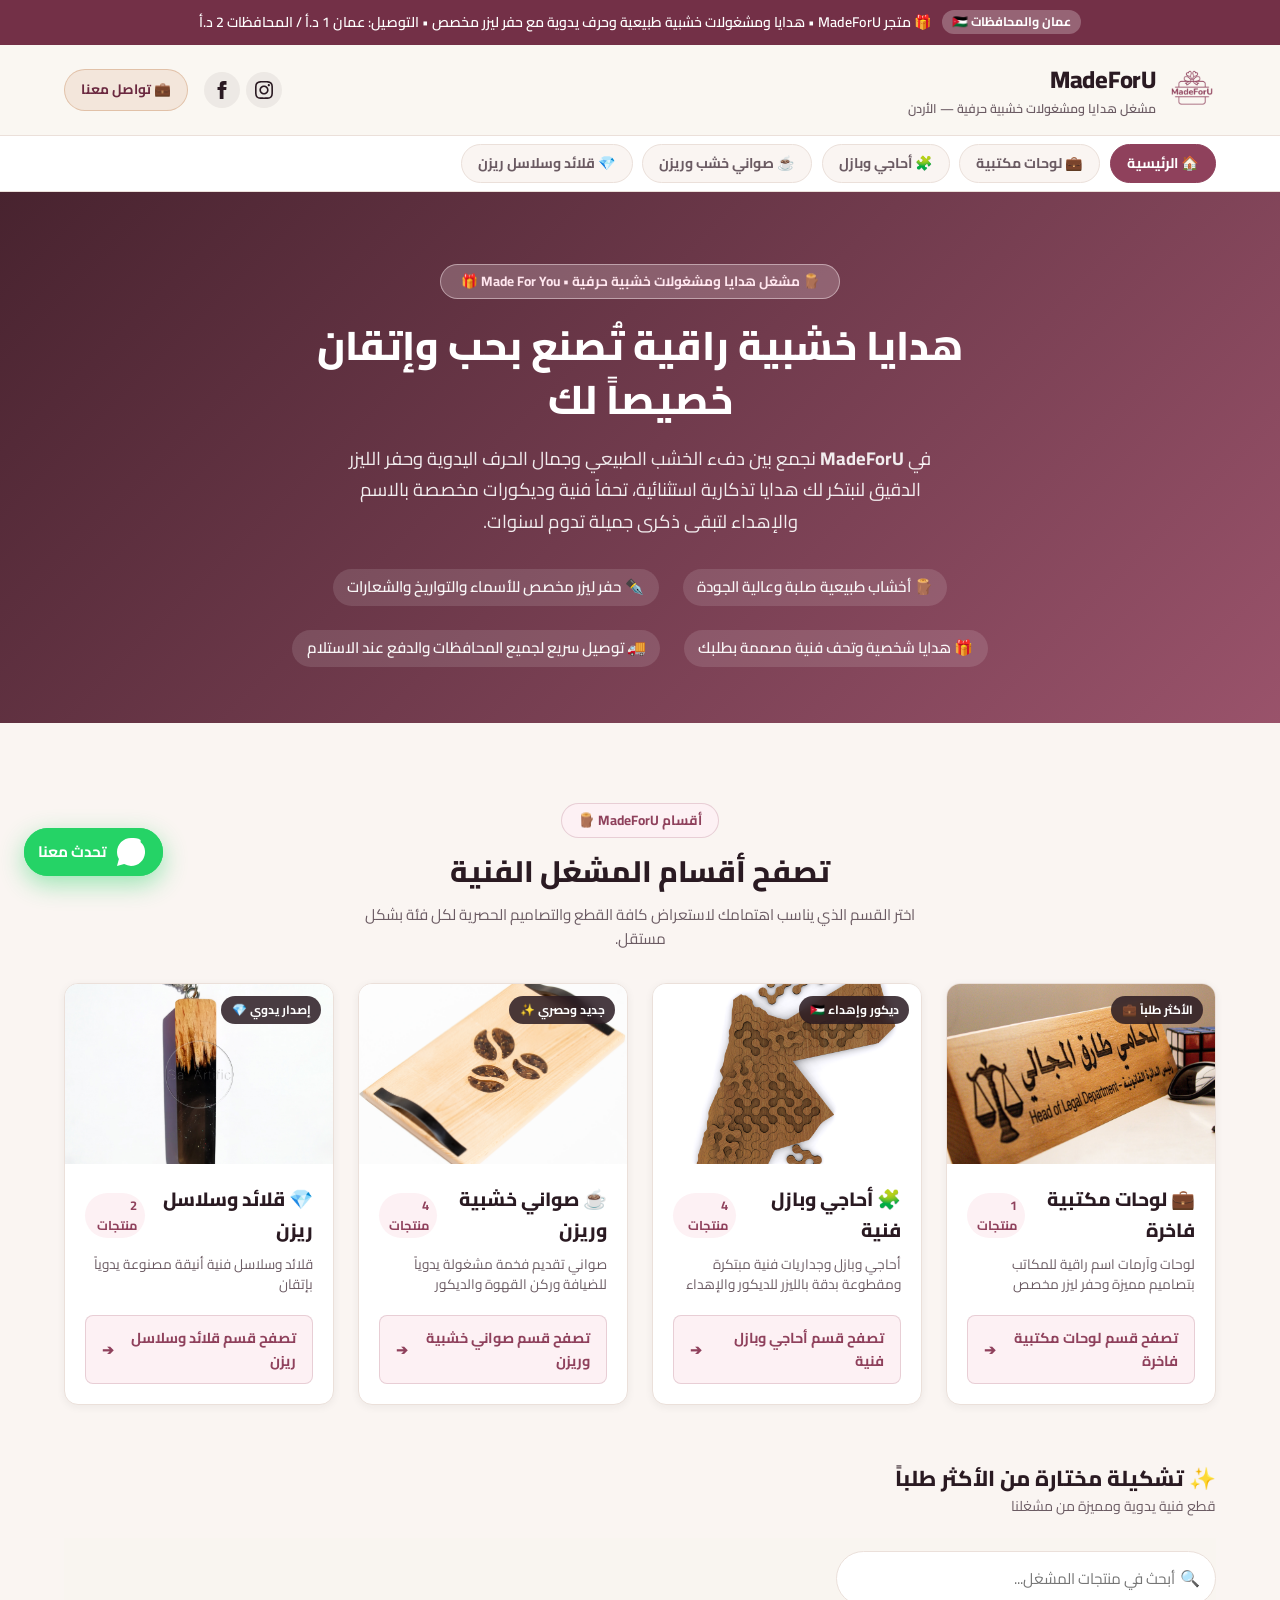
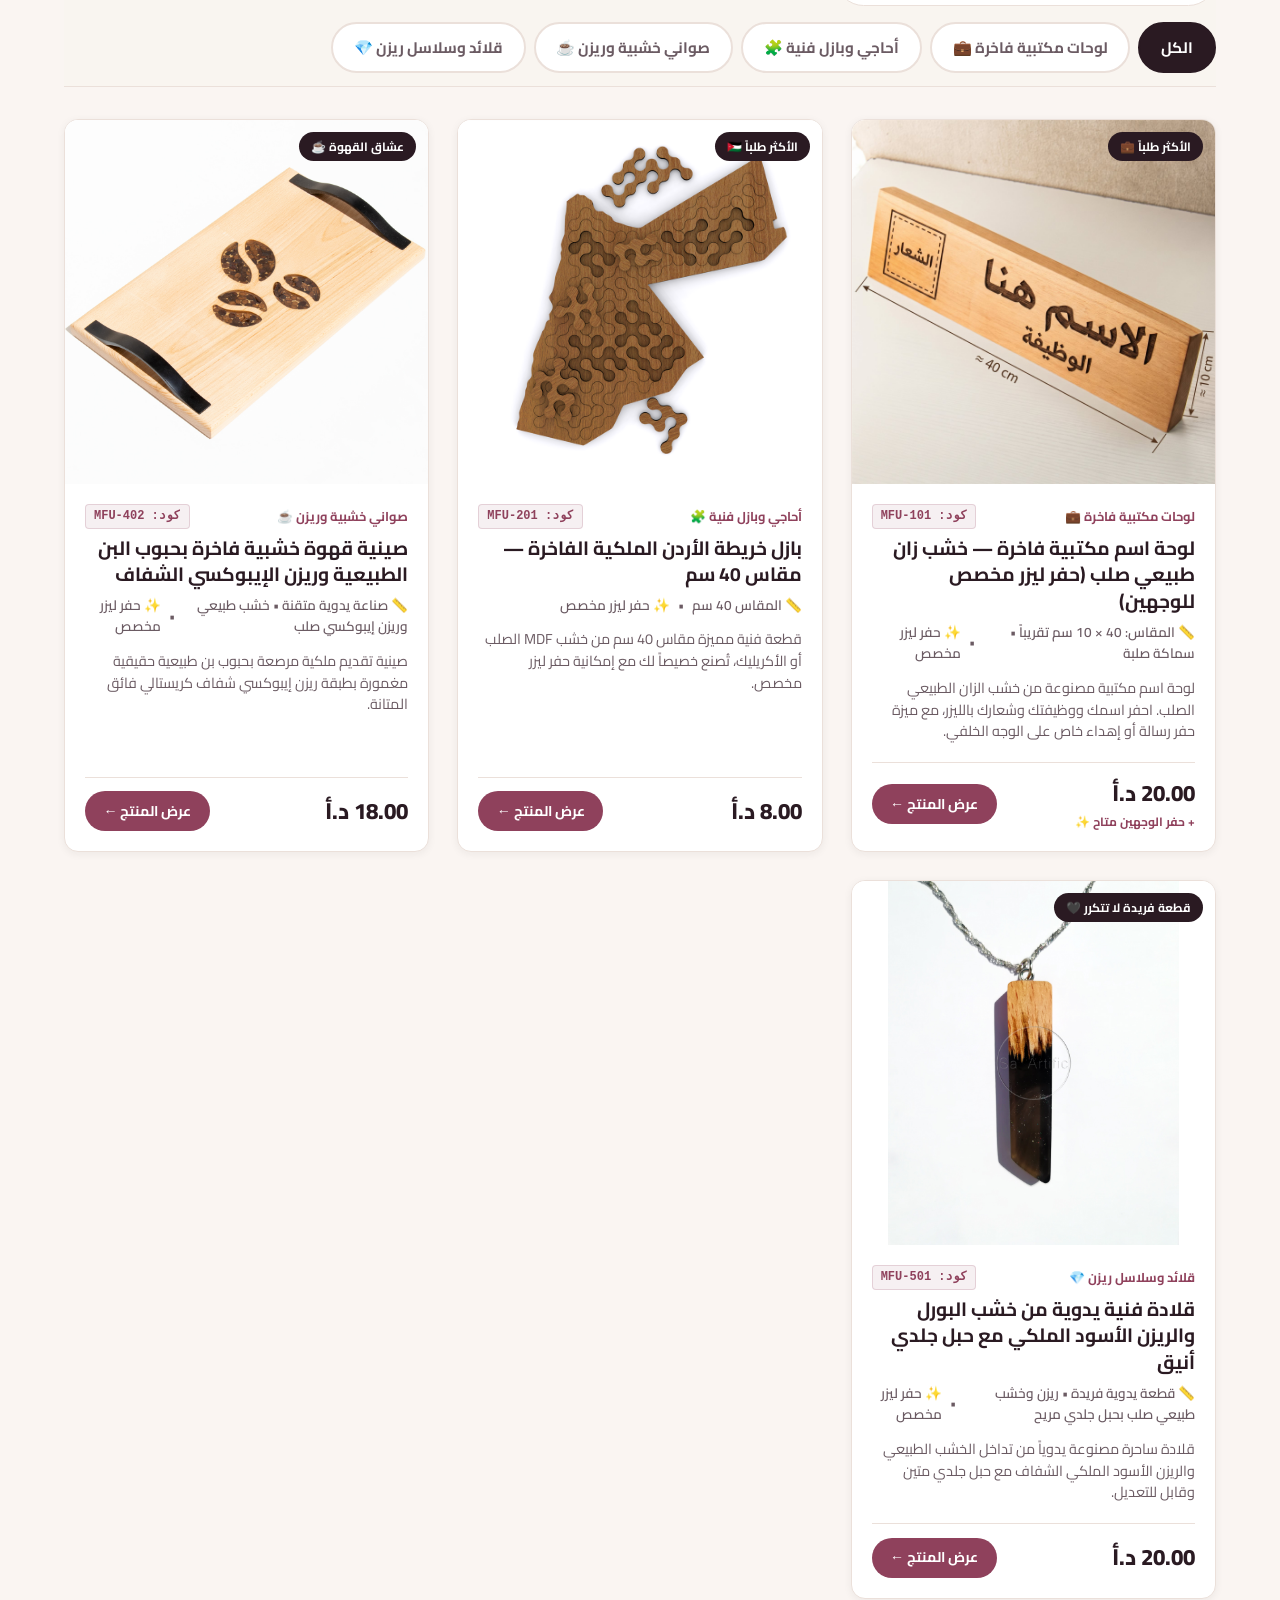
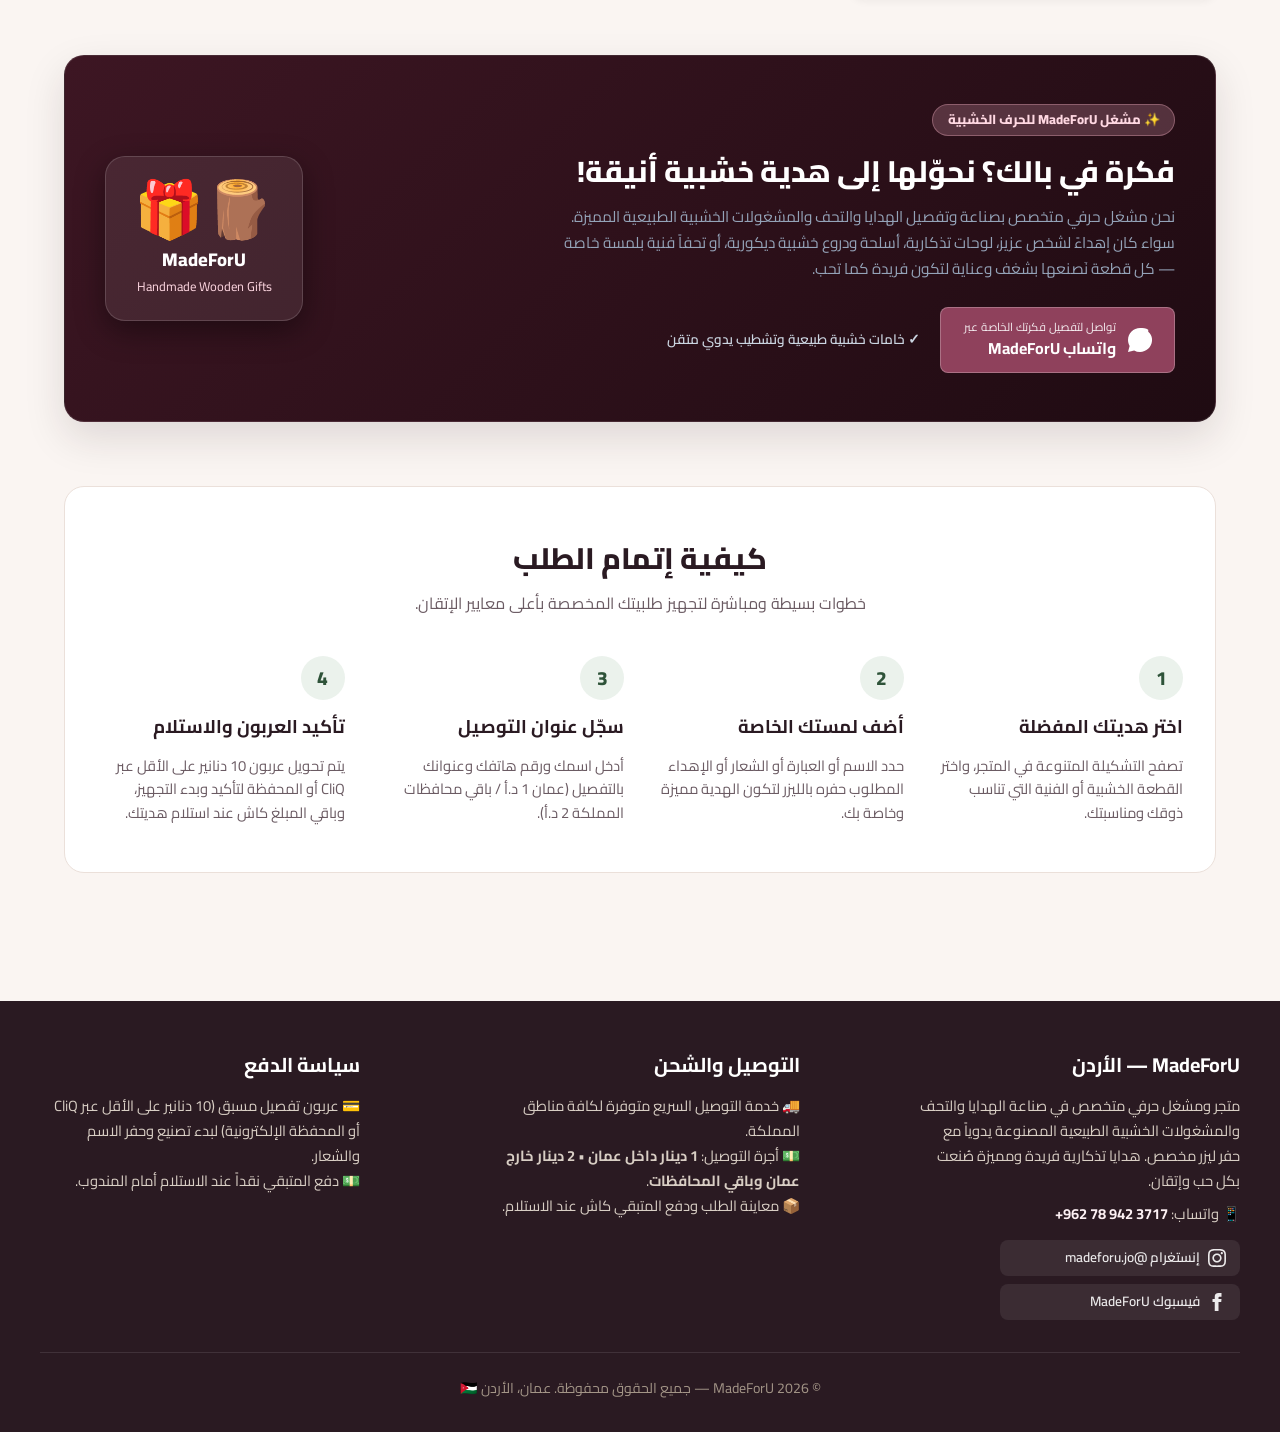
==== commit 9ff3b9d1: "Implement dedicated product pages (product.html), WhatsApp direct ordering, backward-compatible ad r" ====
--- a/index.html
+++ b/index.html
@@ -27,7 +27,7 @@
   <meta name="twitter:description" content="متجر ومشغل MadeForU الأردن 🇯🇴 هدايا ومشغولات خشبية طبيعية مصنوعة يدوياً، حفر ليزر مخصص للأسماء والإهداءات.">
   <meta name="twitter:image" content="https://madeforu-jo.github.io/images/DeskPlate/deskplate2.jpg">
 
-  <link rel="stylesheet" href="styles.css?v=38">
+  <link rel="stylesheet" href="styles.css?v=39">
 </head>
 <body>
 
@@ -65,17 +65,9 @@
         </div>
 
         <!-- زر التواصل المباشر بالواتساب -->
-        <a href="https://wa.me/962789423717?text=%D9%85%D8%B1%D8%AD%D8%A8%D8%A7%D9%8B%20MadeForU%D8%8C%20%D8%A3%D9%88%D8%AF%20%D8%A7%D9%84%D8%A7%D8%B3%D8%AA%D9%81%D8%B3%D8%A7%D8%B1%20%D8%B9%D9%86%20%D8%AA%D9%81%D8%B5%D9%8A%D9%84%20%D9%84%D9%88%D8%AD%D8%A9%20%D8%A7%D8%B3%D9%85%20%D9%85%D9%83%D8%AA%D8%A8%D9%8A%D8%A9" target="_blank" rel="noopener" class="custom-bulk-header-btn" title="تواصل عبر الواتساب">
+        <a href="https://wa.me/962789423717?text=%D9%85%D8%B1%D8%AD%D8%A8%D8%A7%D9%8B%20MadeForU%D8%8C%20%D8%A3%D9%88%D8%AF%20%D8%A7%D9%84%D8%A7%D8%B3%D8%AA%D9%81%D8%B3%D8%A7%D8%B1" target="_blank" rel="noopener" class="custom-bulk-header-btn" title="تواصل عبر الواتساب">
           <span>💼 تواصل معنا</span>
         </a>
-
-        <button id="openCartBtn" class="cart-btn" aria-label="عرض سلة المشتريات">
-          <svg width="20" height="20" fill="none" stroke="currentColor" viewBox="0 0 24 24">
-            <path stroke-linecap="round" stroke-linejoin="round" stroke-width="2" d="M16 11V7a4 4 0 00-8 0v4M5 9h14l1 12H4L5 9z" />
-          </svg>
-          <span>السلة</span>
-          <span id="cartCount" class="cart-count">0</span>
-        </button>
       </div>
     </div>
   </header>
@@ -140,7 +132,7 @@
 
     <!-- شبكة المنتجات -->
     <div class="products-grid" id="productsGrid">
-      <!-- يتم تحميل المنتجات من products.js?v=38 -->
+      <!-- يتم تحميل المنتجات من products.js?v=39 -->
     </div>
 
     <!-- قسم ميزة التفصيل والتصنيع الخاص للهدايا الخشبية -->
@@ -540,7 +532,7 @@
     <span class="floating-whatsapp-text">تحدث معنا</span>
   </a>
 
-  <script src="products.js?v=38"></script>
-  <script src="app.js?v=38"></script>
+  <script src="products.js?v=39"></script>
+  <script src="app.js?v=39"></script>
 </body>
 </html>
--- a/styles.css
+++ b/styles.css
@@ -1013,6 +1013,31 @@
   transform: translateY(-1px);
 }
 
+.pp-view-btn {
+  background: var(--brand-primary);
+  color: #fff;
+  border: none;
+  border-radius: 999px;
+  padding: 0.55rem 1.15rem;
+  font-weight: 700;
+  font-size: 0.88rem;
+  font-family: inherit;
+  cursor: pointer;
+  display: inline-flex;
+  align-items: center;
+  gap: 0.35rem;
+  transition: var(--transition);
+}
+
+.pp-view-btn:hover {
+  background: var(--brand-hover);
+  transform: translateY(-1px);
+}
+
+.product-card:hover .pp-view-btn {
+  background: var(--brand-hover);
+}
+
 /* CART DRAWER (Slides from left in RTL) */
 .cart-drawer {
   position: fixed;
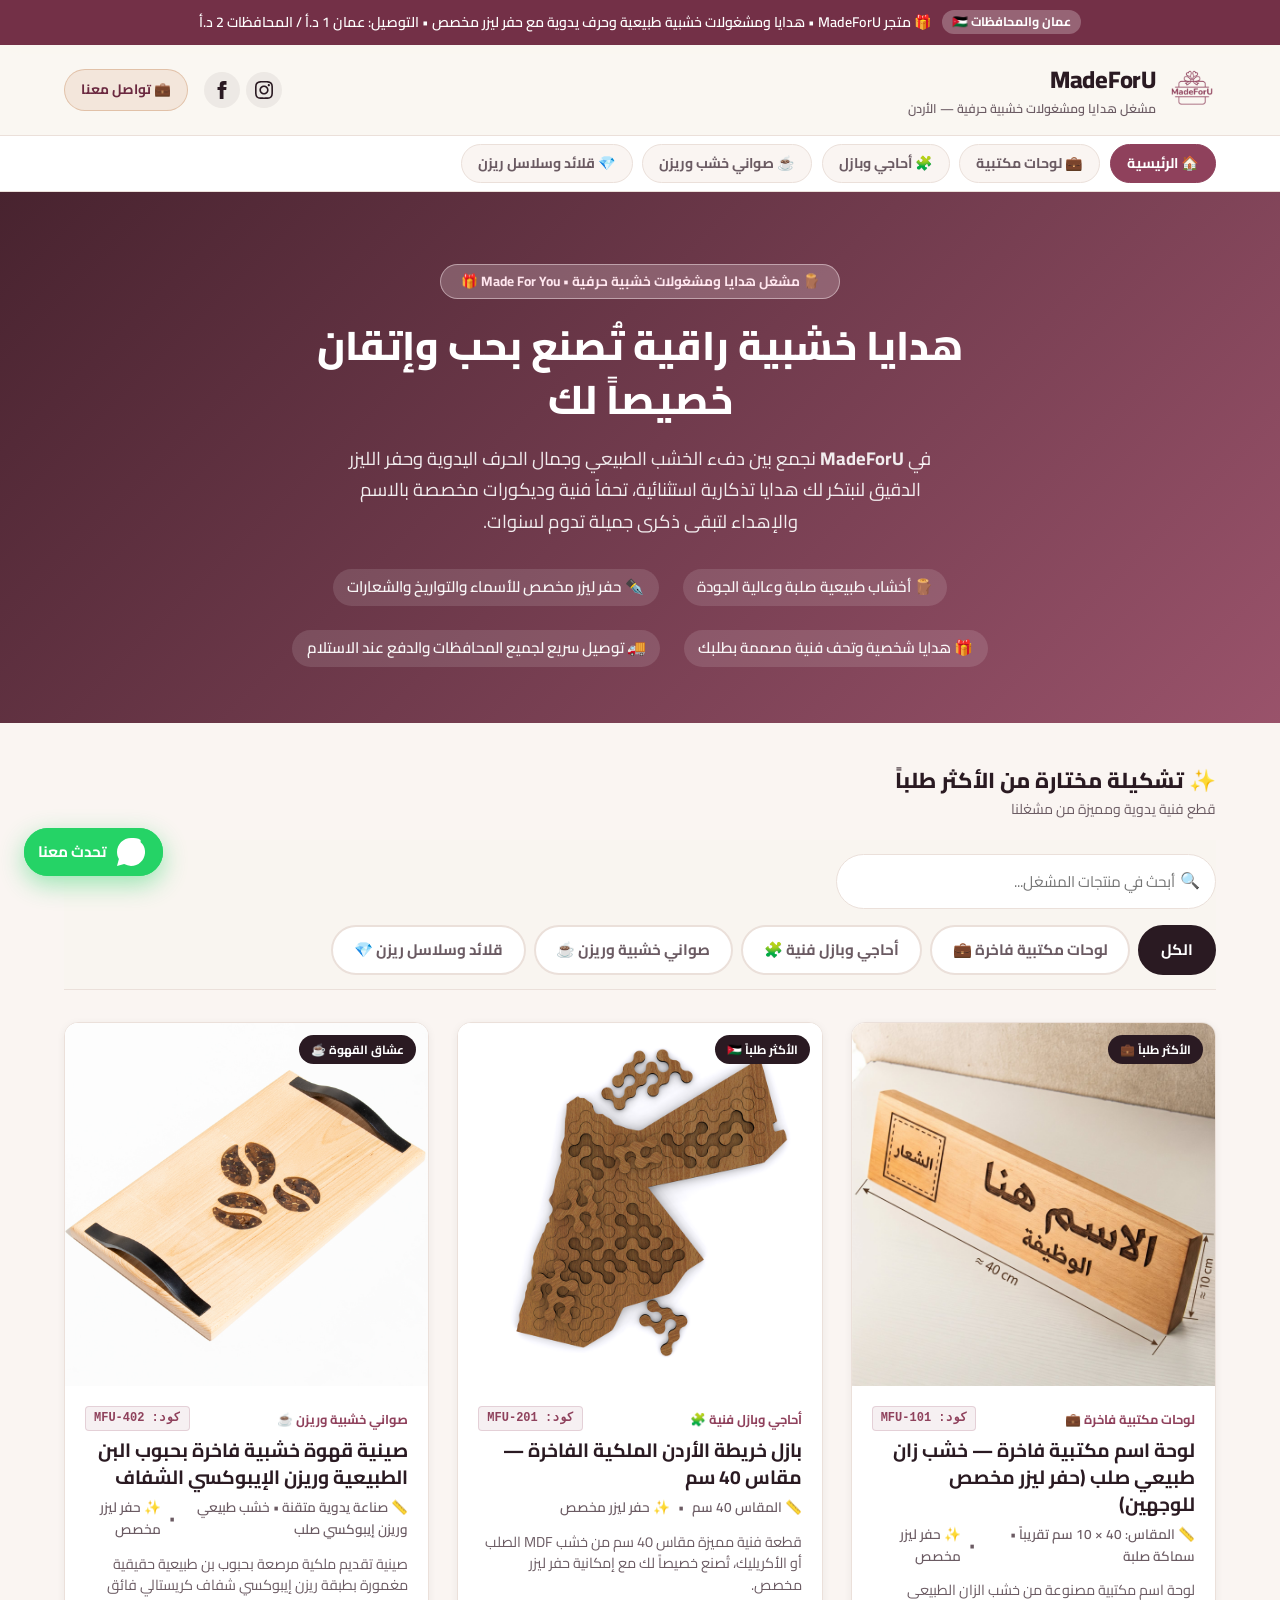
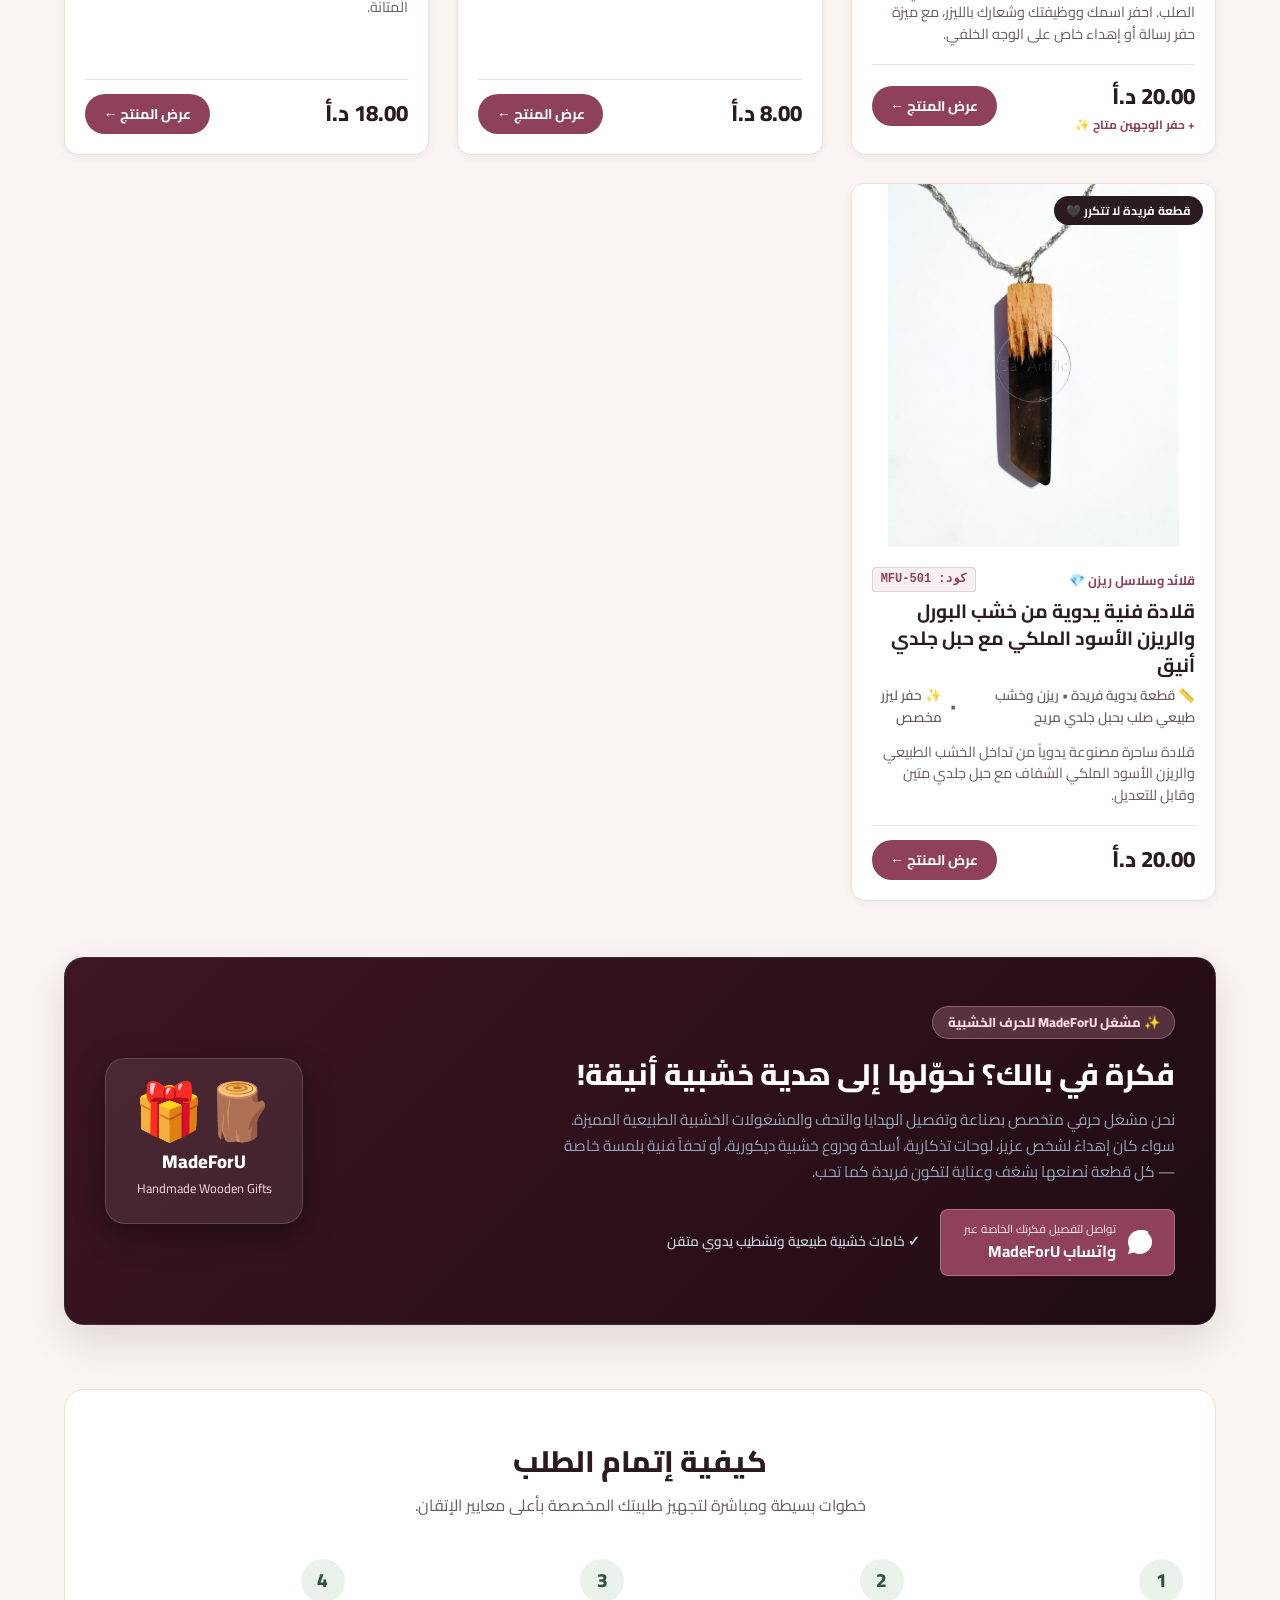
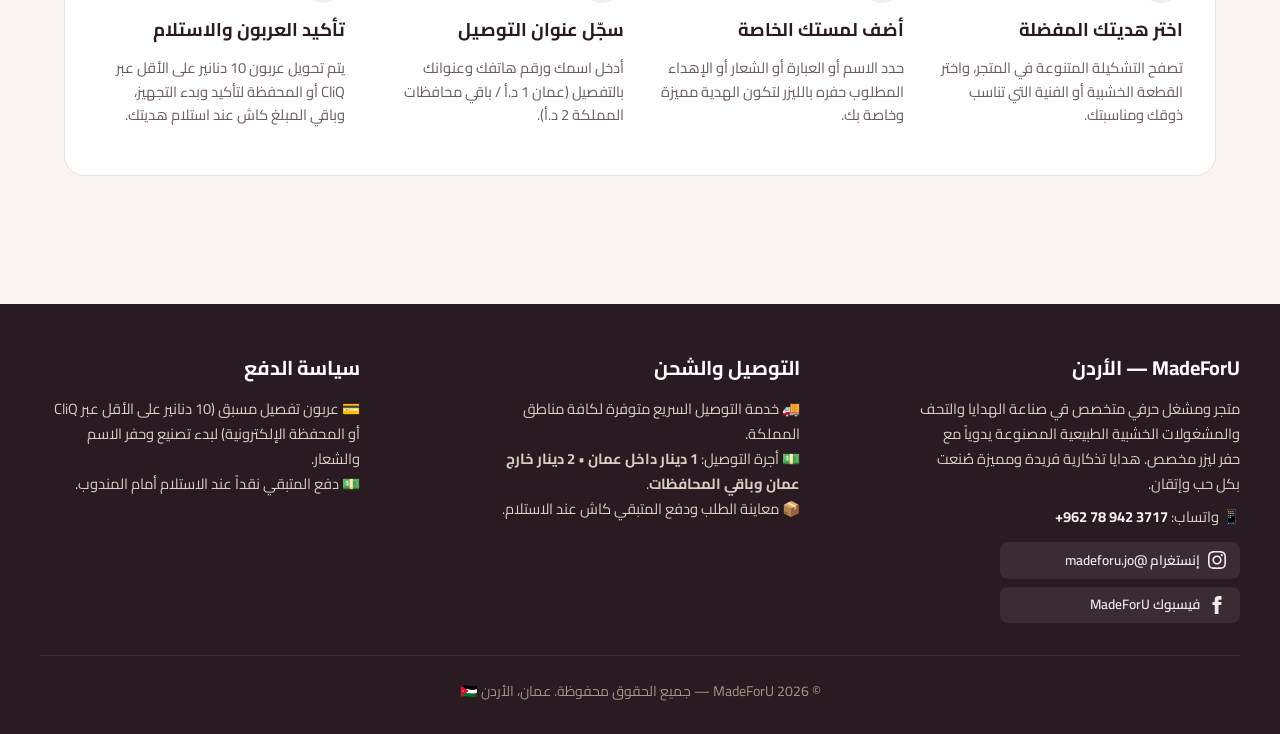
==== commit 7e8100a3: "Remove categories showcase section from homepage to eliminate confusion with products (v40)" ====
--- a/index.html
+++ b/index.html
@@ -27,7 +27,7 @@
   <meta name="twitter:description" content="متجر ومشغل MadeForU الأردن 🇯🇴 هدايا ومشغولات خشبية طبيعية مصنوعة يدوياً، حفر ليزر مخصص للأسماء والإهداءات.">
   <meta name="twitter:image" content="https://madeforu-jo.github.io/images/DeskPlate/deskplate2.jpg">
 
-  <link rel="stylesheet" href="styles.css?v=39">
+  <link rel="stylesheet" href="styles.css?v=40">
 </head>
 <body>
 
@@ -101,18 +101,6 @@
   <!-- القسم الرئيسي للمنتجات -->
   <main class="main-container">
 
-    <!-- قسم بطاقات الأقسام الرئيسية في المشغل -->
-    <section class="categories-showcase-section">
-      <div class="section-header-wrap">
-        <span class="section-badge-pill">أقسام MadeForU 🪵</span>
-        <h2>تصفح أقسام المشغل الفنية</h2>
-        <p>اختر القسم الذي يناسب اهتمامك لاستعراض كافة القطع والتصاميم الحصرية لكل فئة بشكل مستقل.</p>
-      </div>
-      <div class="categories-showcase-grid" id="categoriesShowcaseGrid">
-        <!-- يتم تحميل بطاقات الأقسام ديناميكياً -->
-      </div>
-    </section>
-
     <!-- شريط المنتجات المختارة -->
     <div class="section-header-wrap" style="margin-bottom: 1.25rem; text-align: right;">
       <h3 style="font-size: 1.35rem; font-weight: 800; color: var(--wood-dark);">✨ تشكيلة مختارة من الأكثر طلباً</h3>
@@ -132,7 +120,7 @@
 
     <!-- شبكة المنتجات -->
     <div class="products-grid" id="productsGrid">
-      <!-- يتم تحميل المنتجات من products.js?v=39 -->
+      <!-- يتم تحميل المنتجات من products.js?v=40 -->
     </div>
 
     <!-- قسم ميزة التفصيل والتصنيع الخاص للهدايا الخشبية -->
@@ -532,7 +520,7 @@
     <span class="floating-whatsapp-text">تحدث معنا</span>
   </a>
 
-  <script src="products.js?v=39"></script>
-  <script src="app.js?v=39"></script>
+  <script src="products.js?v=40"></script>
+  <script src="app.js?v=40"></script>
 </body>
 </html>
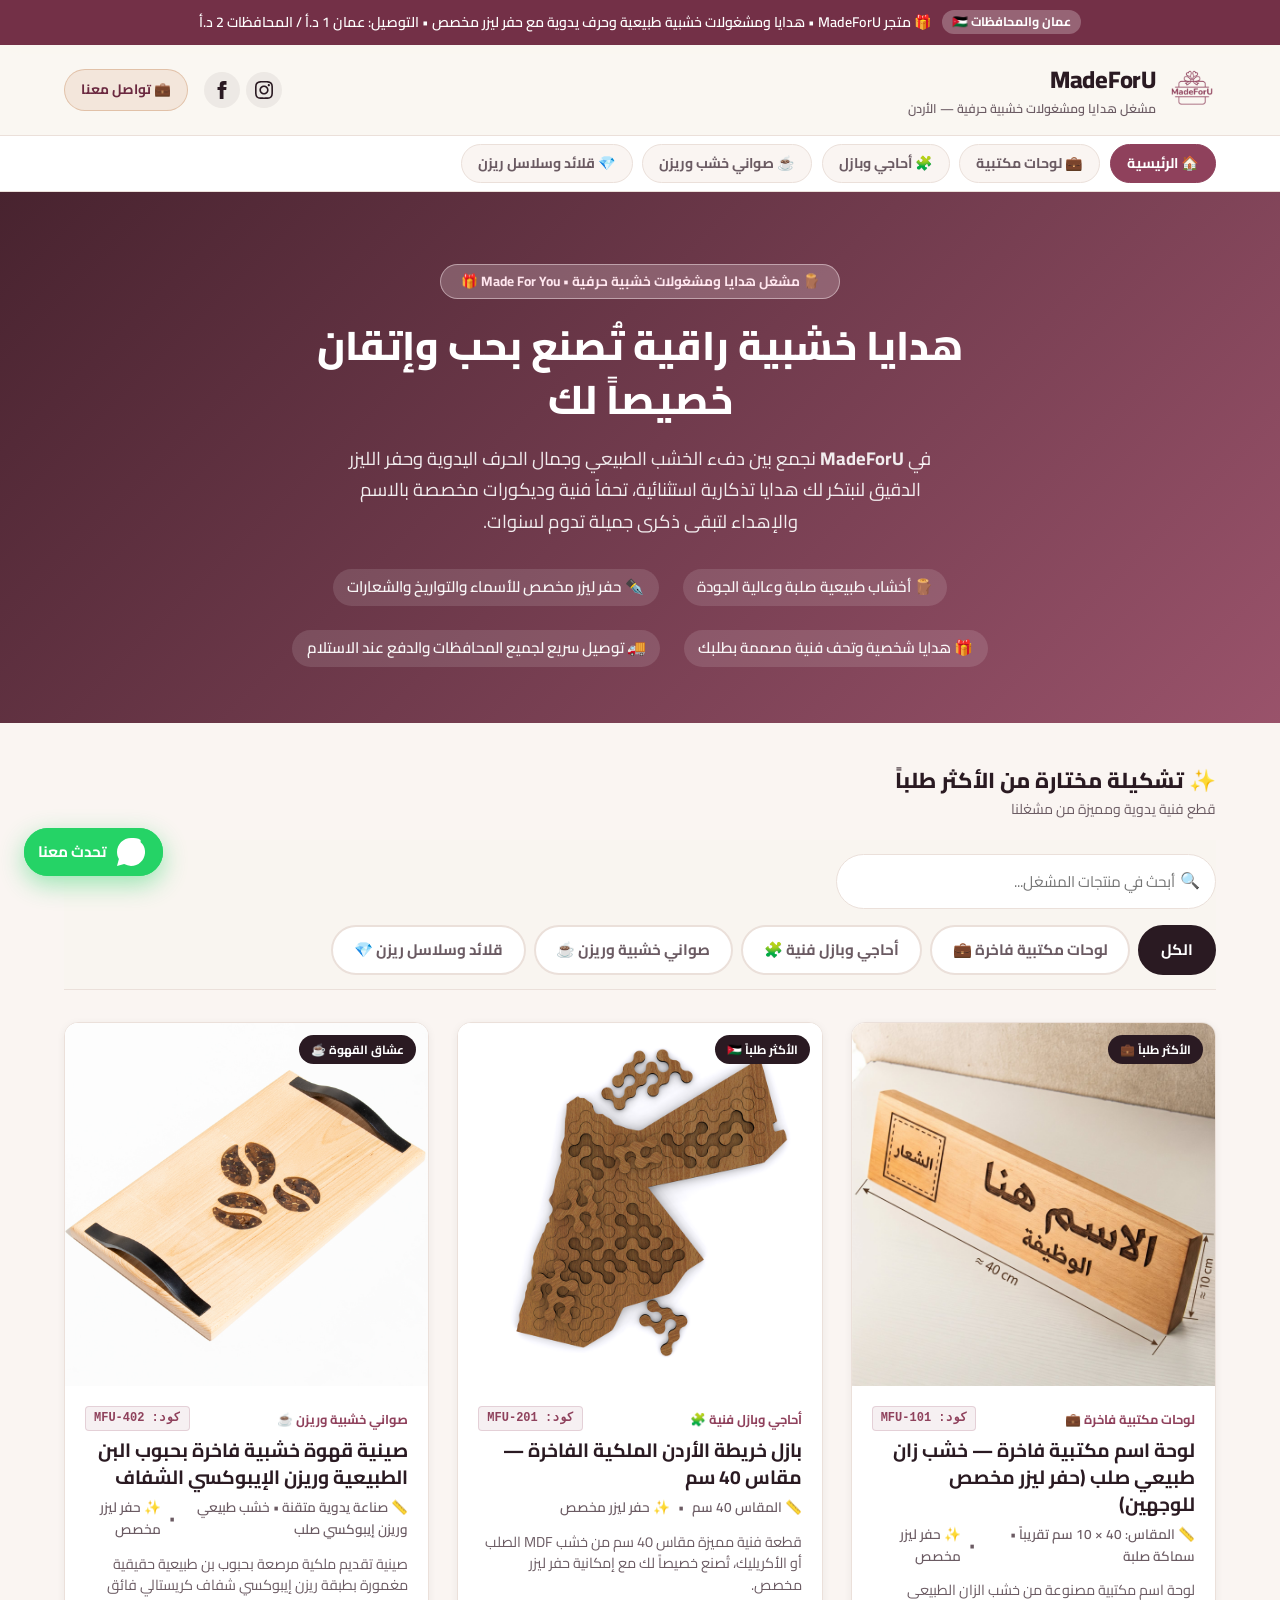
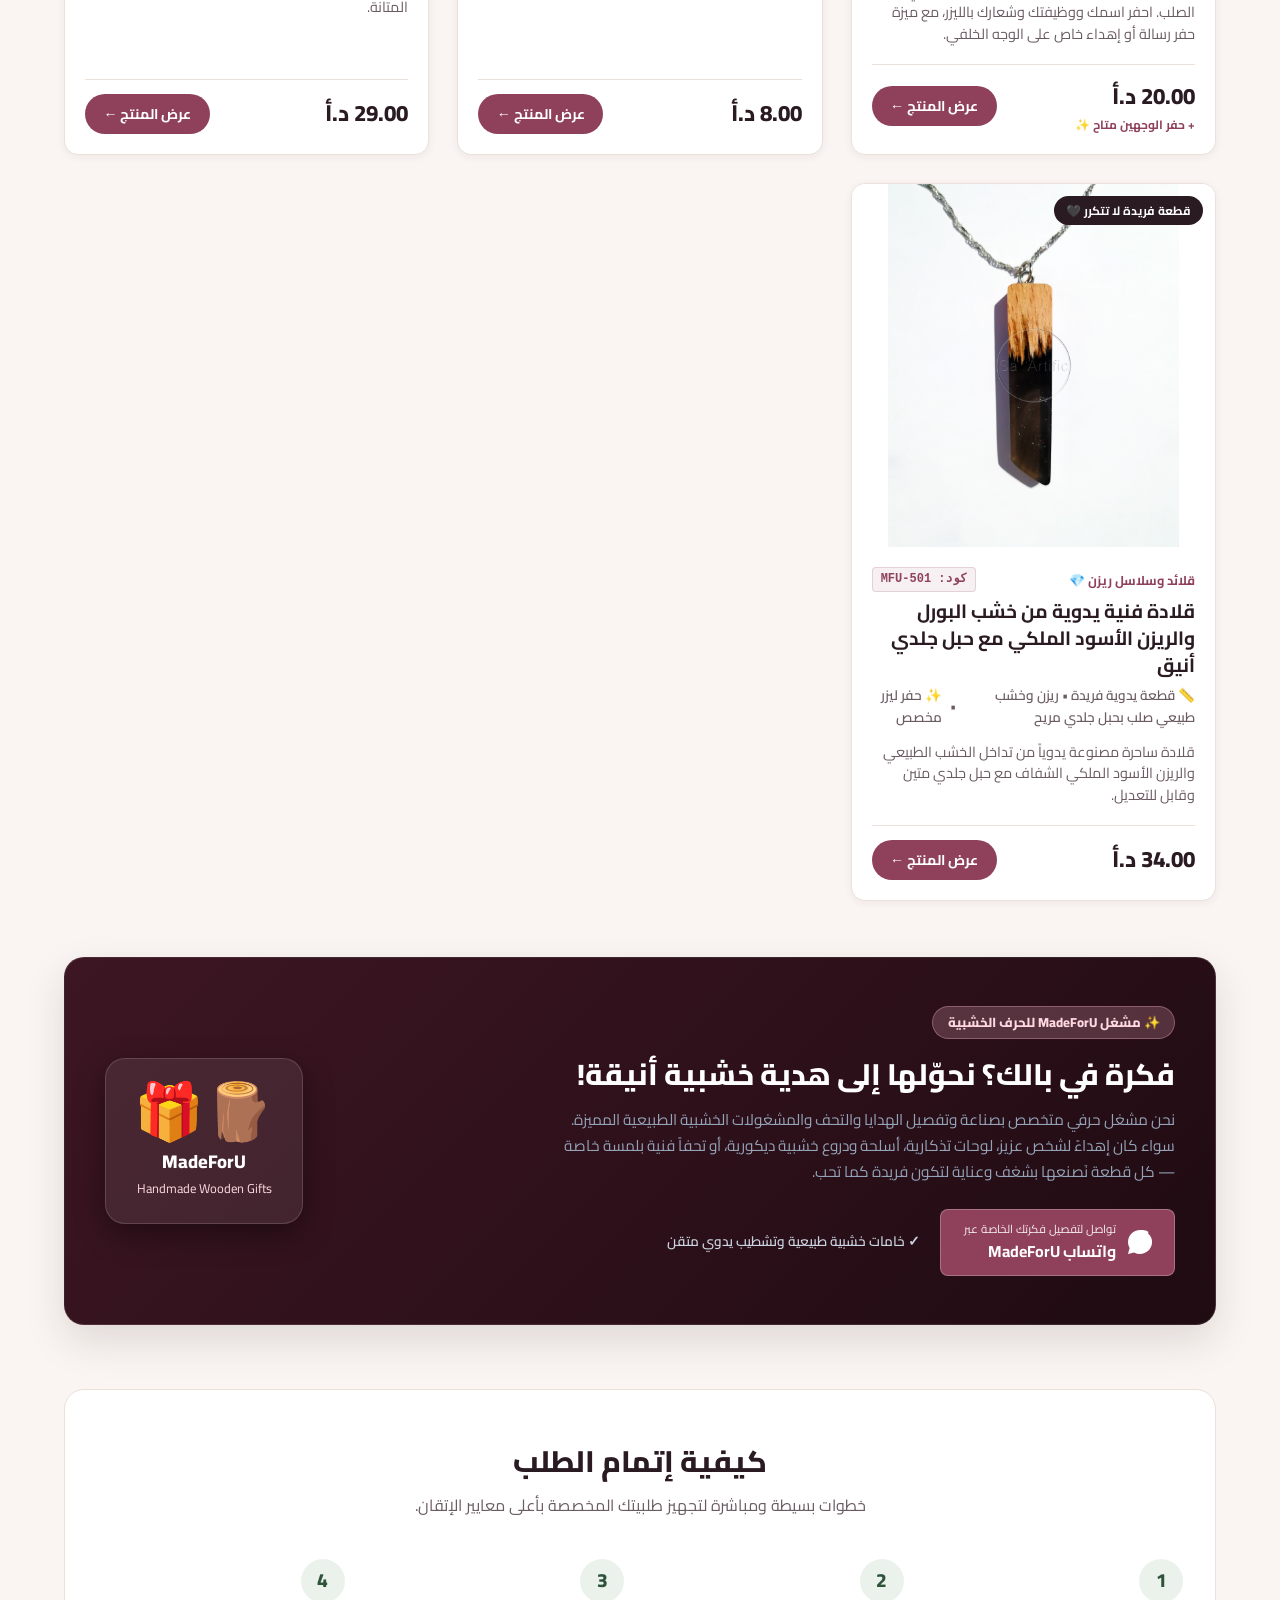
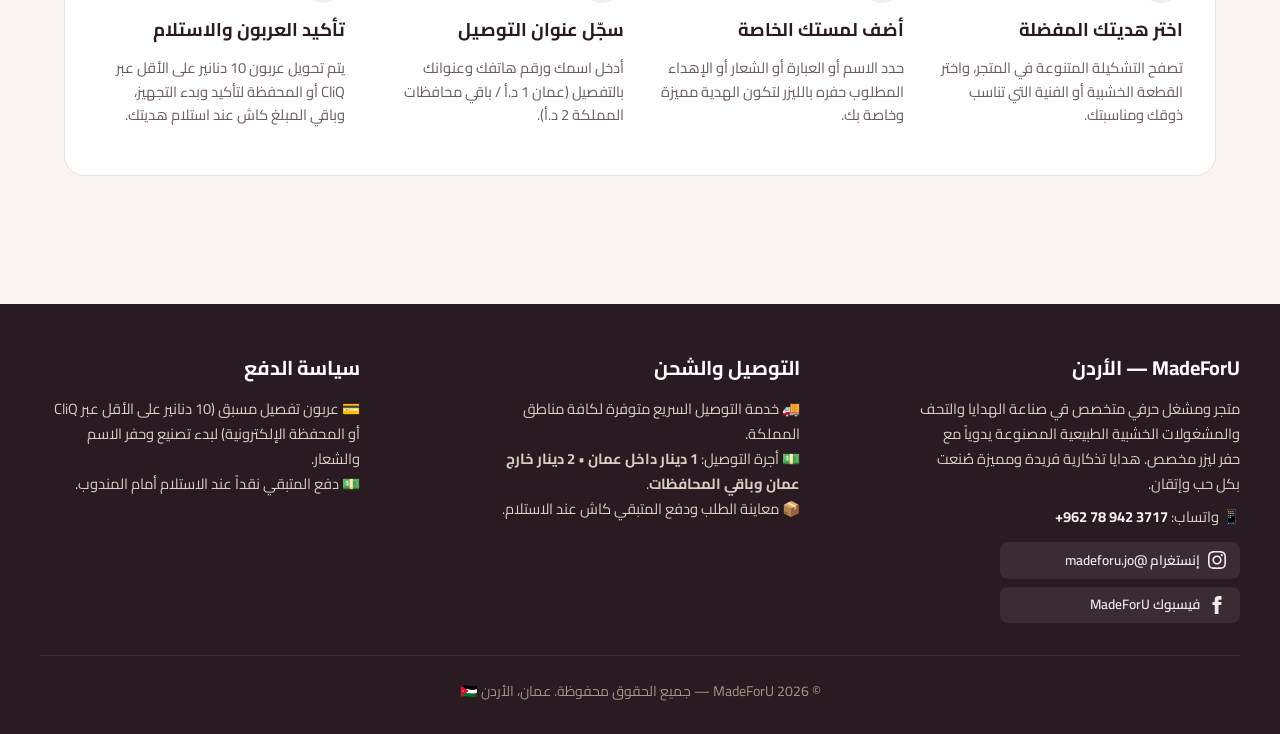
==== commit 750a1d7e: "Update prices: Lightning Tray 24JD, Coffee Bean Tray 29JD, Roses 24JD, Coffee Mug 24JD, Pendants 34J" ====
--- a/index.html
+++ b/index.html
@@ -27,7 +27,7 @@
   <meta name="twitter:description" content="متجر ومشغل MadeForU الأردن 🇯🇴 هدايا ومشغولات خشبية طبيعية مصنوعة يدوياً، حفر ليزر مخصص للأسماء والإهداءات.">
   <meta name="twitter:image" content="https://madeforu-jo.github.io/images/DeskPlate/deskplate2.jpg">
 
-  <link rel="stylesheet" href="styles.css?v=40">
+  <link rel="stylesheet" href="styles.css?v=42">
 </head>
 <body>
 
@@ -120,7 +120,7 @@
 
     <!-- شبكة المنتجات -->
     <div class="products-grid" id="productsGrid">
-      <!-- يتم تحميل المنتجات من products.js?v=40 -->
+      <!-- يتم تحميل المنتجات من products.js?v=42 -->
     </div>
 
     <!-- قسم ميزة التفصيل والتصنيع الخاص للهدايا الخشبية -->
@@ -320,39 +320,6 @@
           </div>
         </div>
 
-        <!-- خيارات الصواني الخشبية والريزن (تظهر فقط مع الصواني) -->
-        <div id="trayOptionsBlock" style="display: none; margin-top: 1rem;">
-          <div style="background: #FDF6EE; border: 1px solid #EAD8C7; border-radius: 12px; padding: 1rem; margin-bottom: 1rem;">
-            <label style="display: flex; align-items: flex-start; gap: 0.75rem; cursor: pointer;">
-              <input type="checkbox" id="trayEngravingToggle" style="width: 20px; height: 20px; margin-top: 3px; accent-color: var(--brand-primary);">
-              <div>
-                <strong style="color: var(--wood-dark); font-size: 0.98rem; display: block;">✨ إضافة حفر ليزر مخصص (+3.00 د.أ)</strong>
-                <span style="font-size: 0.82rem; color: var(--text-secondary); display: block; margin-top: 2px;">
-                  إمكانية حفر اسم العائلة أو إهداء خاص بالليزر مباشرة على خشب الصينية.
-                </span>
-              </div>
-            </label>
-            <div id="trayEngravingWrap" style="display: none; margin-top: 0.75rem;">
-              <input type="text" id="trayEngravingText" placeholder="اكتب الاسم أو عبارة الإهداء المطلوبة..." style="width:100%; padding: 0.65rem 0.85rem; border: 1px solid #D6C2B0; border-radius: 8px; font-family: inherit; font-size: 0.95rem;">
-            </div>
-          </div>
-        </div>
-
-        <!-- خيارات قلائد الريزن (تظهر فقط مع القلائد) -->
-        <div id="pendantOptionsBlock" style="display: none; margin-top: 1rem;">
-          <div style="background: #FDF1F4; border: 1px solid #E4B8C5; border-radius: 12px; padding: 1rem; margin-bottom: 1rem;">
-            <label style="display: flex; align-items: flex-start; gap: 0.75rem; cursor: pointer;">
-              <input type="checkbox" id="pendantBoxToggle" style="width: 20px; height: 20px; margin-top: 3px; accent-color: #8F415C;">
-              <div>
-                <strong style="color: #6B2940; font-size: 0.98rem; display: block;">🎁 إضافة علبة مجوهرات وإهداء فاخرة مبطنة (+3.00 د.أ)</strong>
-                <span style="font-size: 0.82rem; color: #733047; display: block; margin-top: 2px;">
-                  علبة إهداء راقية مخصصة لتقديم القلادة كهدية فاخرة تدوم طويلاً.
-                </span>
-              </div>
-            </label>
-          </div>
-        </div>
-
         <div class="modal-delivery-pill" style="margin-top: 1rem;">
           🚚 التوصيل السريع: داخل عمان 1 د.أ • خارج عمان وباقي المحافظات 2 د.أ
         </div>
@@ -520,7 +487,7 @@
     <span class="floating-whatsapp-text">تحدث معنا</span>
   </a>
 
-  <script src="products.js?v=40"></script>
-  <script src="app.js?v=40"></script>
+  <script src="products.js?v=42"></script>
+  <script src="app.js?v=42"></script>
 </body>
 </html>
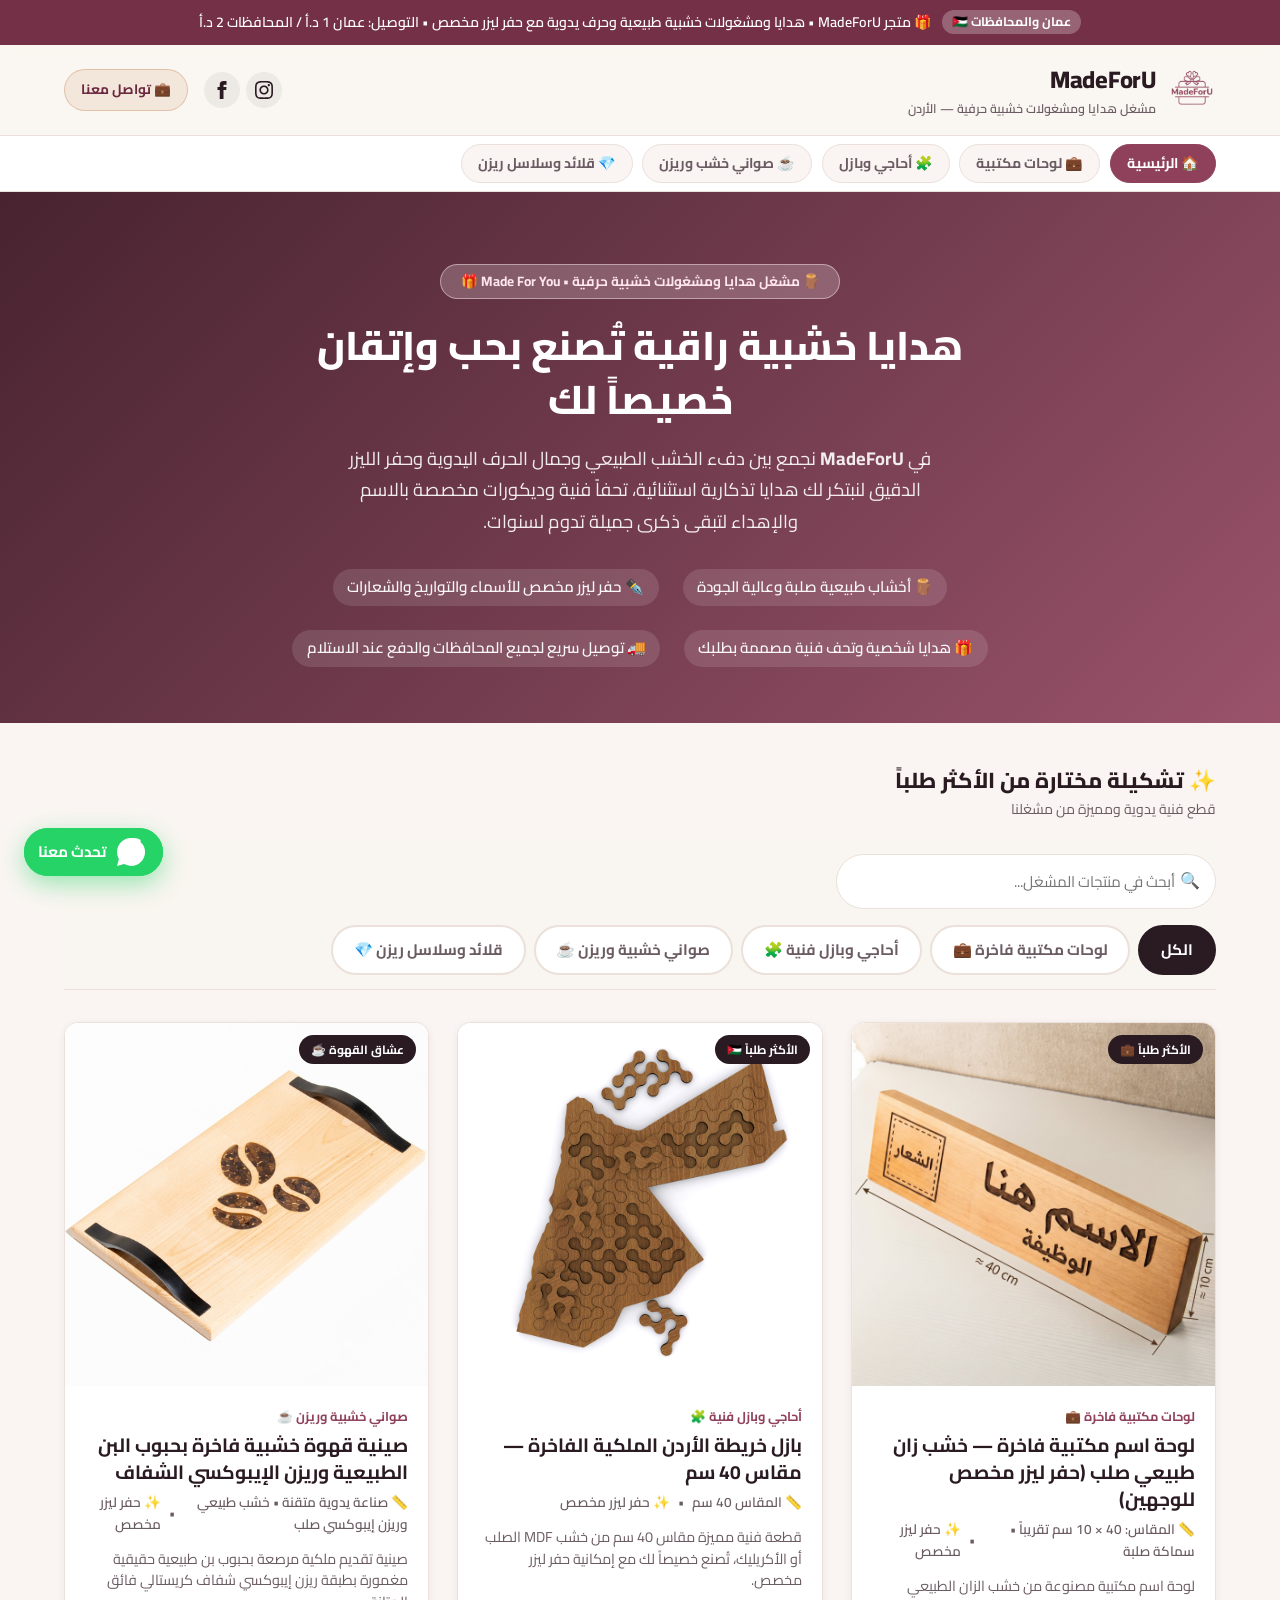
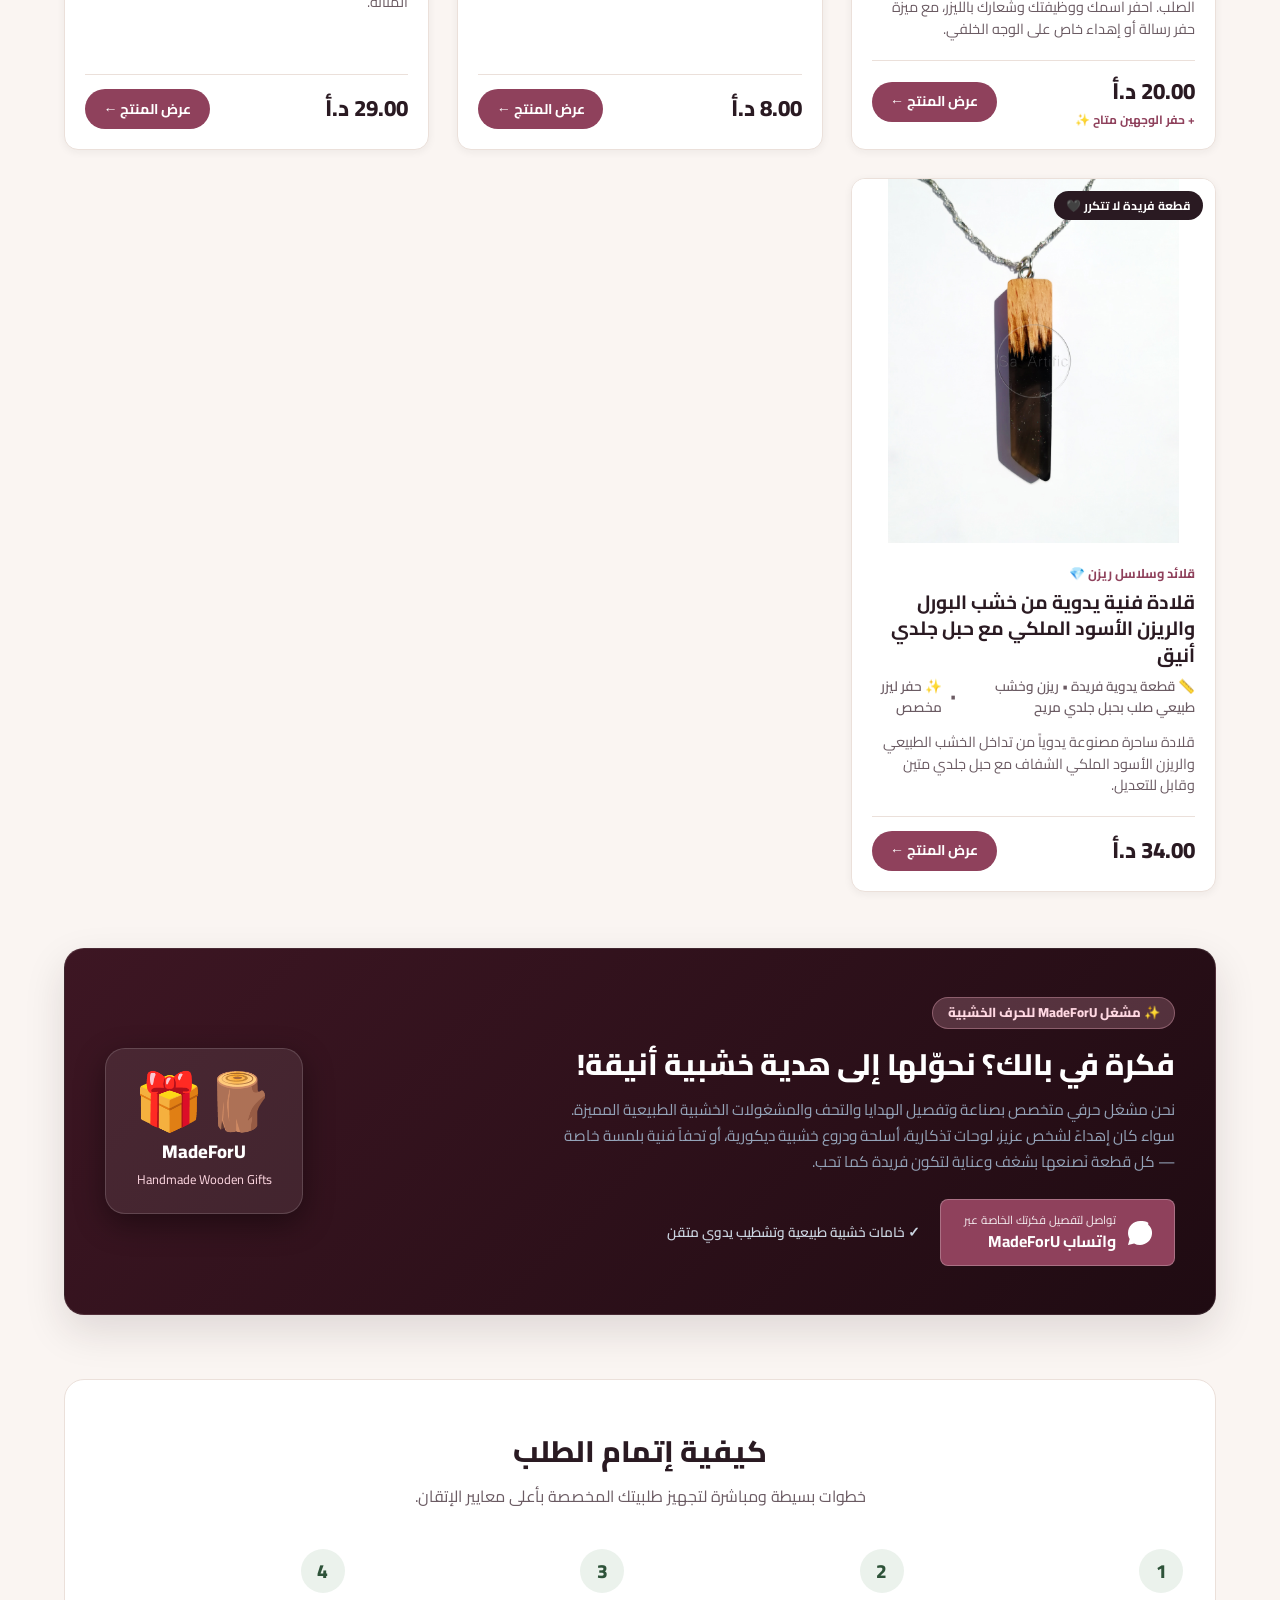
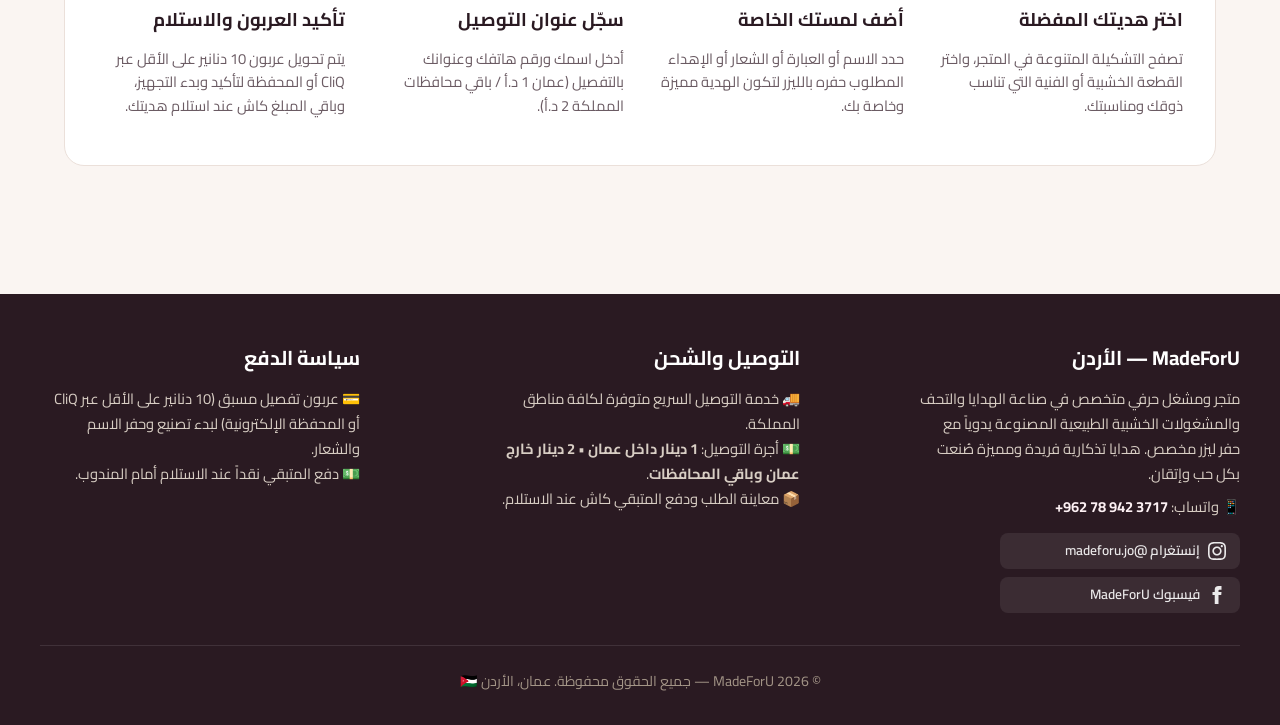
==== commit c766d448: "Update WhatsApp checkout template and remove product codes from UI" ====
--- a/index.html
+++ b/index.html
@@ -27,7 +27,7 @@
   <meta name="twitter:description" content="متجر ومشغل MadeForU الأردن 🇯🇴 هدايا ومشغولات خشبية طبيعية مصنوعة يدوياً، حفر ليزر مخصص للأسماء والإهداءات.">
   <meta name="twitter:image" content="https://madeforu-jo.github.io/images/DeskPlate/deskplate2.jpg">
 
-  <link rel="stylesheet" href="styles.css?v=42">
+  <link rel="stylesheet" href="styles.css?v=45">
 </head>
 <body>
 
@@ -120,7 +120,7 @@
 
     <!-- شبكة المنتجات -->
     <div class="products-grid" id="productsGrid">
-      <!-- يتم تحميل المنتجات من products.js?v=42 -->
+      <!-- يتم تحميل المنتجات من products.js?v=45 -->
     </div>
 
     <!-- قسم ميزة التفصيل والتصنيع الخاص للهدايا الخشبية -->
@@ -229,7 +229,6 @@
       <div class="modal-detail-content">
         <div style="display: flex; align-items: center; justify-content: space-between; gap: 0.5rem; margin-bottom: 0.5rem; flex-wrap: wrap;">
           <span id="modalBadge" class="modal-badge">مميز</span>
-          <span id="modalSkuTag" class="modal-sku-tag" style="background: #F3ECE2; color: #6B2940; font-size: 0.8rem; font-weight: 800; padding: 0.25rem 0.65rem; border-radius: 6px; font-family: monospace; letter-spacing: 0.5px; border: 1px solid #E5D6C5;">كود المنتج: MFU-101</span>
         </div>
         <h2 id="modalTitle" class="modal-title">اسم المنتج</h2>
         <div class="modal-meta-grid">
@@ -487,7 +486,7 @@
     <span class="floating-whatsapp-text">تحدث معنا</span>
   </a>
 
-  <script src="products.js?v=42"></script>
-  <script src="app.js?v=42"></script>
+  <script src="products.js?v=45"></script>
+  <script src="app.js?v=45"></script>
 </body>
 </html>
